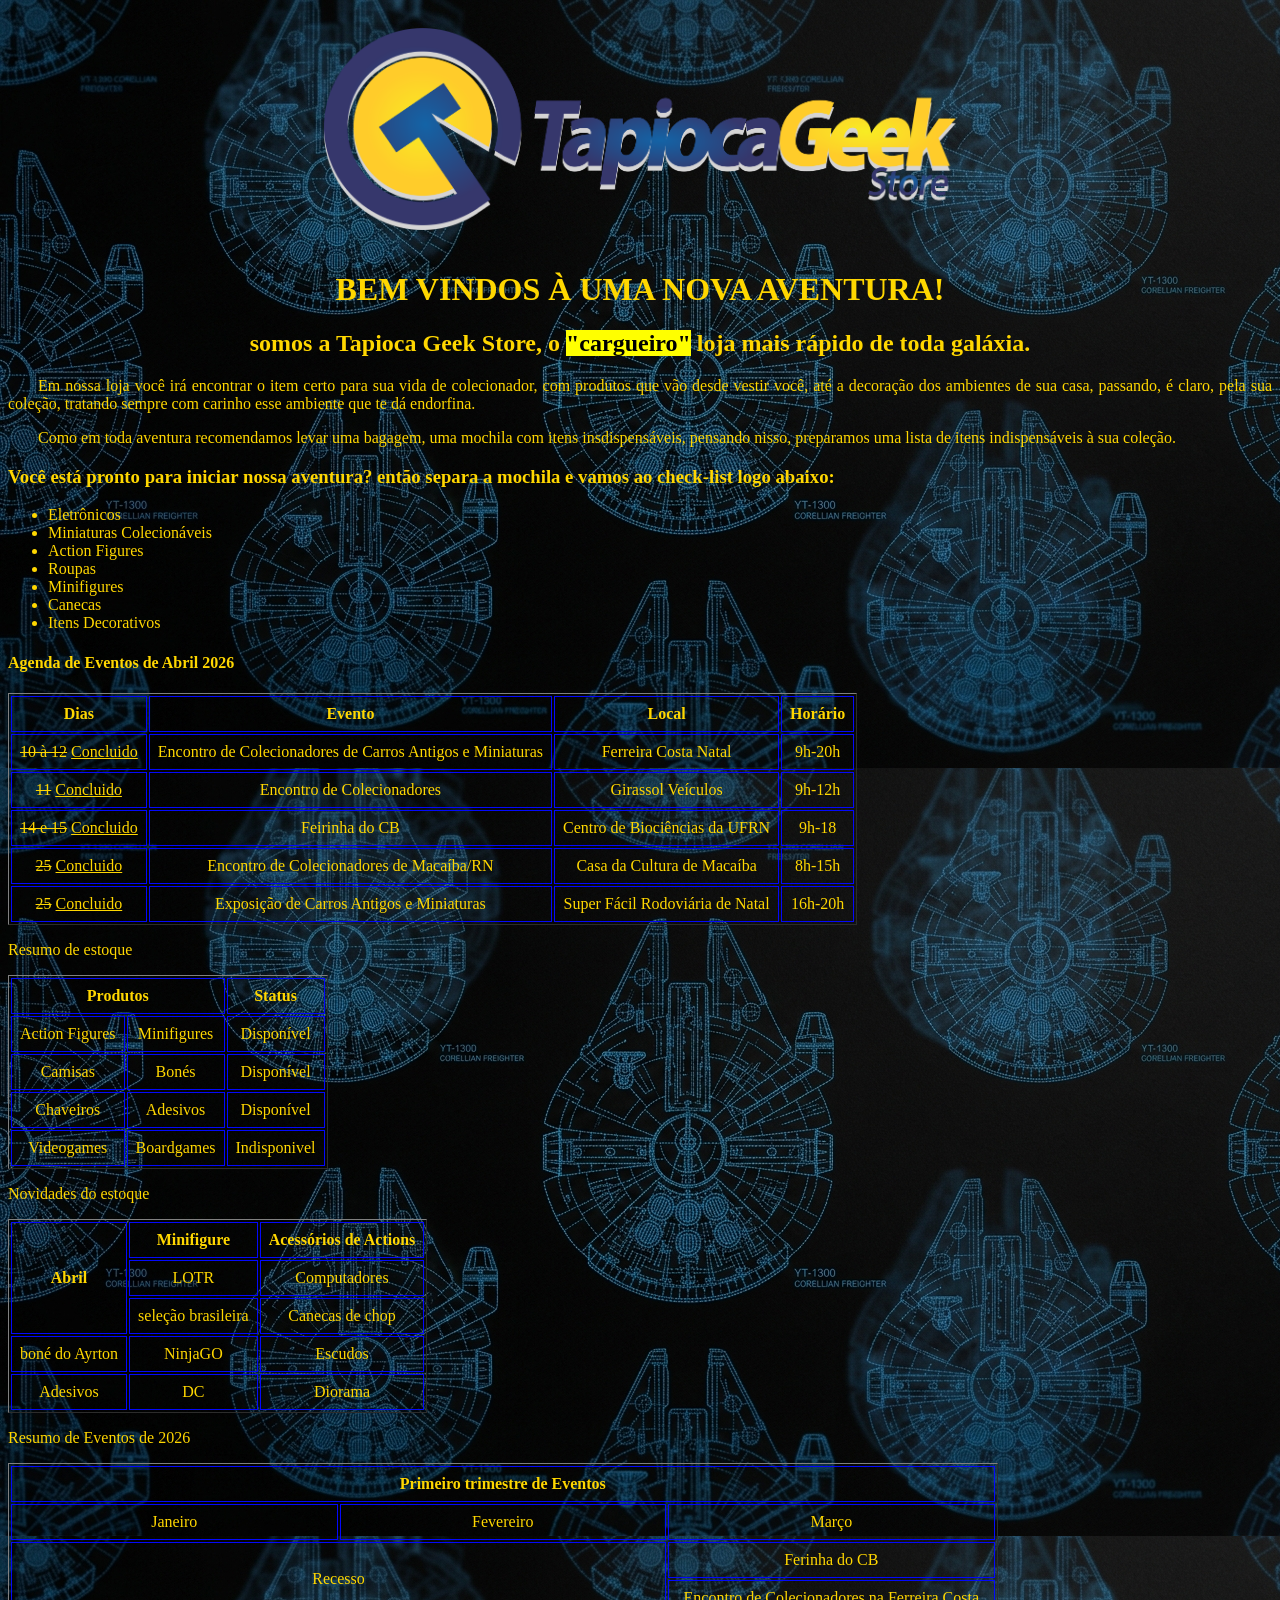
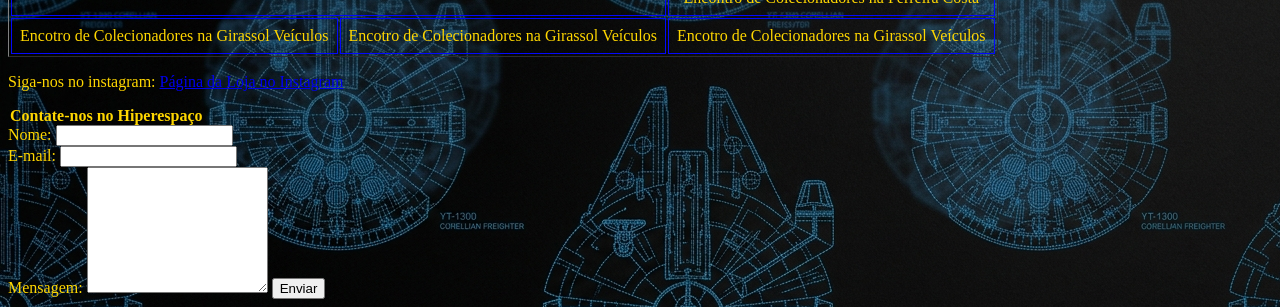
==== index.html @ ec4fc9d7 "inserir formatações de texto del e ins" ====
<!DOCTYPE html>
<html lang="pt-br">
    <head>
        <title >TapiocaGeekStore</title>
        <meta charset="utf-8" />
        <link rel="icon" type="image/png" href="img/logotgs.png">

        <style>
            .container-topo {
              display: flex;
              justify-content: center; /* Centraliza horizontalmente */
              padding: 20px 0; /* Espaçamento no topo */
            }
            .container-topo img {
              max-width: 50%; /* Garante responsividade */
              height: auto;
            }

            
          </style>
                
    </head>

    <body style="background-image: url('img/backgroundmillenium.png'); color: gold;">
        <style>
            .texto-destaque {
                color: gold;
            }
        </style>
       
       <div class="container-topo">
        <img src="img/logotapiocageekstore.png" alt="Logo da Página">
      </div>
        <h1 style="text-align: center;">
                    BEM VINDOS À UMA NOVA AVENTURA!
        </h1>
        <strong>
        <h2 style="text-align: center;">
            somos a Tapioca Geek Store, o <mark>"cargueiro"</mark> loja mais rápido de toda galáxia.
        </h2>
        </strong>
        
            <P style="text-align: justify; text-indent: 30px;"> 
                Em nossa loja você irá encontrar o item certo para sua vida de colecionador, 
            com produtos que vão desde vestir você, até a decoração dos ambientes de sua casa,
            passando, é claro, pela sua coleção, tratando sempre com carinho esse ambiente que 
            te dá endorfina.
            </P>
            <p style="text-align: justify; text-indent: 30px;"> 
                Como em toda aventura recomendamos levar uma bagagem, uma mochila com itens insdispensáveis, 
                pensando nisso, preparamos uma lista de itens indispensáveis à sua coleção.  
            </p>

            
                <h3>Você está pronto para iniciar nossa aventura? então separa a mochila e vamos ao check-list
            logo abaixo: 
            </h3>
            
            <ul>
                <li>Eletrônicos</li>
                <li>Miniaturas Colecionáveis</li>
                <li>Action Figures</li>
                <li>Roupas</li>
                <li>Minifigures</li>
                <li>Canecas</li>
                <li>Itens Decorativos</li>
            </ul>

            <style>
              
                th, td {
                    text-align: center; /* Centralização horizontal */
                    vertical-align: middle; /* Centralização vertical (padrão) */
                    border: 1px solid rgb(4, 8, 252);
                    padding: 8px;
                }
            </style>

        
            <h4><strong>Agenda de Eventos de Abril 2026</strong></h4>
        
        <table border="1">
            <tr>
                <th>Dias</th>
                <th>Evento</th>
                <th>Local</th>
                <th>Horário</th>
            </tr>
                <tr>
                    <td><del>10 à 12</del> <ins>Concluido</ins> </td>
                    <td>Encontro de Colecionadores de Carros Antigos e Miniaturas</td>
                    <td>Ferreira Costa Natal</td>
                    <td>9h-20h</td>
                </tr>
                <tr>
                    <td><del>11</del> <ins>Concluido</ins> </td>
                    <td>Encontro de Colecionadores</td>
                    <td>Girassol Veículos</td>
                    <td>9h-12h</td>
                </tr>
                <tr>
                    <td><del>14 e 15</del> <ins>Concluido</ins></td>
                    <td>Feirinha do CB</td>
                    <td>Centro de Biociências da UFRN</td>
                    <td>9h-18</td>
                </tr>
                <tr>
                    <td><del>25</del> <ins>Concluido</ins> </td>
                    <td>Encontro de Colecionadores de Macaíba/RN</td>
                    <td>Casa da Cultura de Macaíba</td>
                    <td>8h-15h</td>
                </tr>
                <tr>
                    <td><del>25</del> <ins>Concluido</ins> </td>
                    <td>Exposição de Carros Antigos e Miniaturas</td>
                    <td>Super Fácil Rodoviária de Natal</td>
                    <td>16h-20h</td>
                </tr>
        </table>
        <p>
            Resumo de estoque
        </p>

        <table border="1">
            <tr>
                <th colspan="2">Produtos</th>
                <th>Status</th>
            </tr>
                <tr>
                    <td>Action Figures</td>
                    <td>Minifigures</td>
                    <td>Disponível</td>    
                </tr>
                <tr>
                    <td>Camisas</td>
                    <td>Bonés</td>
                    <td>Disponível</td>
                </tr>
                <tr>
                    <td>Chaveiros</td>
                    <td>Adesivos</td>
                    <td>Disponível</td>
                </tr>
                <tr>
                    <td>Videogames</td>
                    <td>Boardgames</td>
                    <td>Indisponivel</td>
                </tr>    
            
        </table>

        <p>Novidades do estoque</p>
        <table border="1">
            <tr>
                <th rowspan="3">Abril</th>
                <th>Minifigure</th>
                <th>Acessórios de Actions</th>
            </tr>
            <tr>
                <td>LOTR</td>
                <td>Computadores</td>
            </tr>
            <tr>
                <td>seleção brasileira</td>
                <td>Canecas de chop</td>
            </tr>
            <tr>
                <td>boné do Ayrton</td>
                <td>NinjaGO</td>
                <td>Escudos</td>
            </tr>
            <tr>
                <td>Adesivos</td>
                <td>DC</td>
                <td>Diorama</td>
            </tr>
        </table>
        <p>Resumo de Eventos de 2026</p>
        <table border="1">
            <tr>
                <th colspan="3">Primeiro trimestre de Eventos</th>
            </tr>
            <tr>
                <td>Janeiro</td>
                <td>Fevereiro</td>
                <td>Março</td>
            </tr>
            <tr>
                <td rowspan="2" ; colspan="2">Recesso</td>
                <td>Ferinha do CB</td>
            </tr>
            <tr>
                <td>Encontro de Colecionadores na Ferreira Costa</td>
            </tr>
            <tr>
                <td>Encotro de Colecionadores na Girassol Veículos</td>
                <td>Encotro de Colecionadores na Girassol Veículos</td>
                <td>Encotro de Colecionadores na Girassol Veículos</td>
            </tr>
            
        </table>
    
        <p>
            Siga-nos no instagram:
            <a href="https://www.instagram.com/tapiocageekstore/" target="_blank">Página da Loja no Instagram</a>
        </p>
        <form action="/enviar" method="post">
            <fildset>
                <legend><b>Contate-nos no Hiperespaço</b></legend>
                
                <div class="form-group">
                    <label for="nome">Nome:</label>
                    <input type="text" id="nome" name="nome" required>
                </div>
                
                <div class="form-group">
                    <label for="email">E-mail:</label>
                    <input type="email" id="email" name="email" required>
                </div>

                <div class="form-group">
                    <label for="mensagem">Mensagem:</label>
                    <textarea id="mensagem" name="mensagem" rows="8" required></textarea>
                    <button type="submit">Enviar</button>
                </div>
            </fildset>
        </form>
             

    </body>
</html>
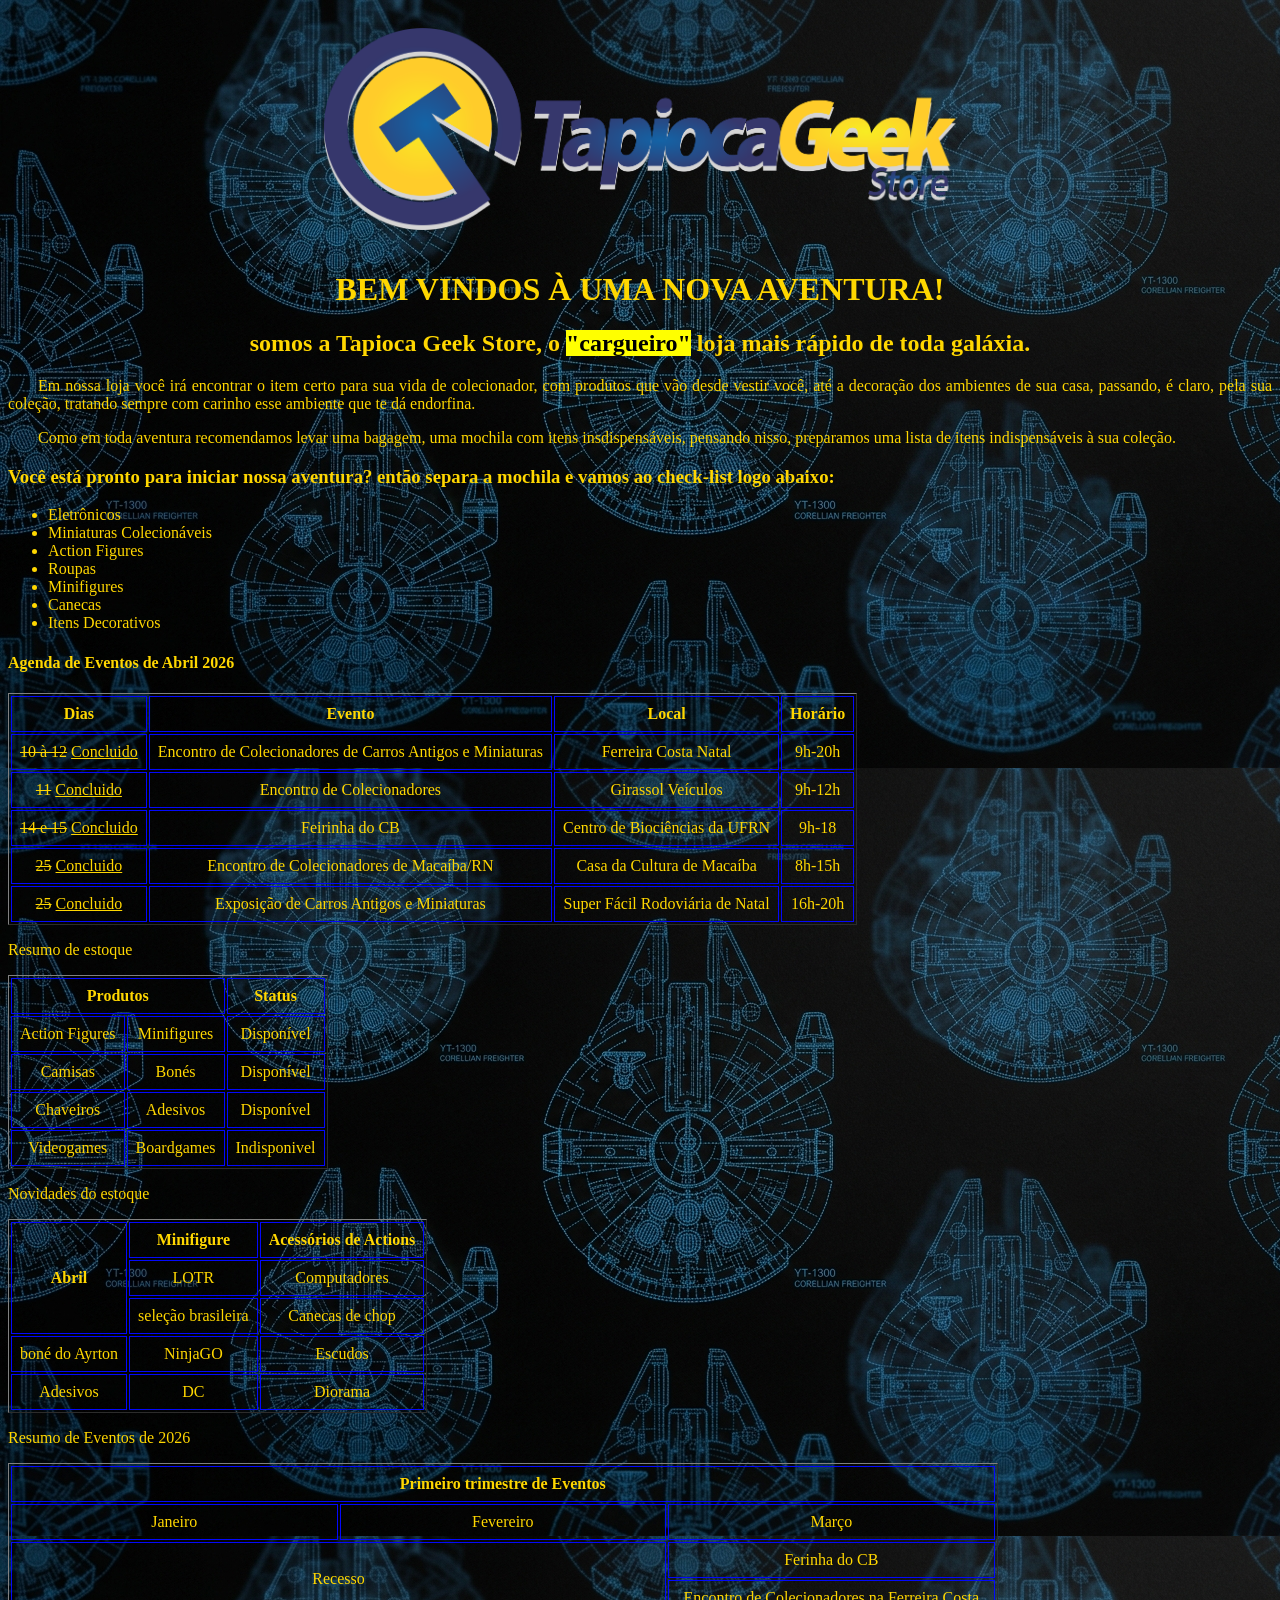
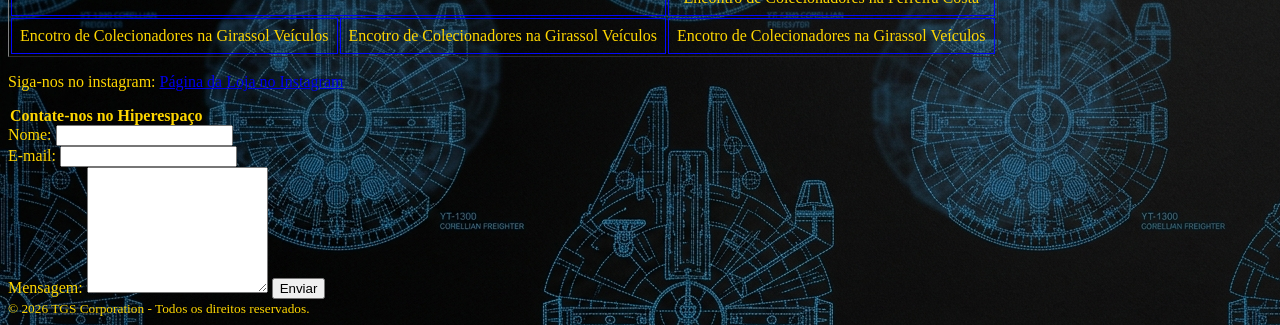
==== commit a9c6f63e: "alterações no fildset, mas não funcionou" ====
--- a/index.html
+++ b/index.html
@@ -204,28 +204,34 @@
             Siga-nos no instagram:
             <a href="https://www.instagram.com/tapiocageekstore/" target="_blank">Página da Loja no Instagram</a>
         </p>
-        <form action="/enviar" method="post">
-            <fildset>
+        
+        <fildset>
+                
+          <form action="/enviar" method="post">
                 <legend><b>Contate-nos no Hiperespaço</b></legend>
+                    <div class="form-group">
+                        <label for="nome">Nome:</label>
+                        <input type="text" id="nome" name="nome" required>
+                    </div>
+                    
+                    <div class="form-group">
+                        <label for="email">E-mail:</label>
+                        <input type="email" id="email" name="email" required>
+                    </div>
+
+                    <div class="form-group">
+                        <label for="mensagem">Mensagem:</label>
+                        <textarea id="mensagem" name="mensagem" rows="8" required></textarea>
+                        <button type="submit">Enviar</button>
+                    </div>
                 
-                <div class="form-group">
-                    <label for="nome">Nome:</label>
-                    <input type="text" id="nome" name="nome" required>
-                </div>
-                
-                <div class="form-group">
-                    <label for="email">E-mail:</label>
-                    <input type="email" id="email" name="email" required>
-                </div>
-
-                <div class="form-group">
-                    <label for="mensagem">Mensagem:</label>
-                    <textarea id="mensagem" name="mensagem" rows="8" required></textarea>
-                    <button type="submit">Enviar</button>
-                </div>
-            </fildset>
-        </form>
-             
+            </form>
+        </fildset>
+            <div>
+                <footer>
+                    <small>&copy; 2026 TGS Corporation - Todos os direitos reservados.</small>
+                </footer> 
+            </div>     
 
     </body>
 </html>
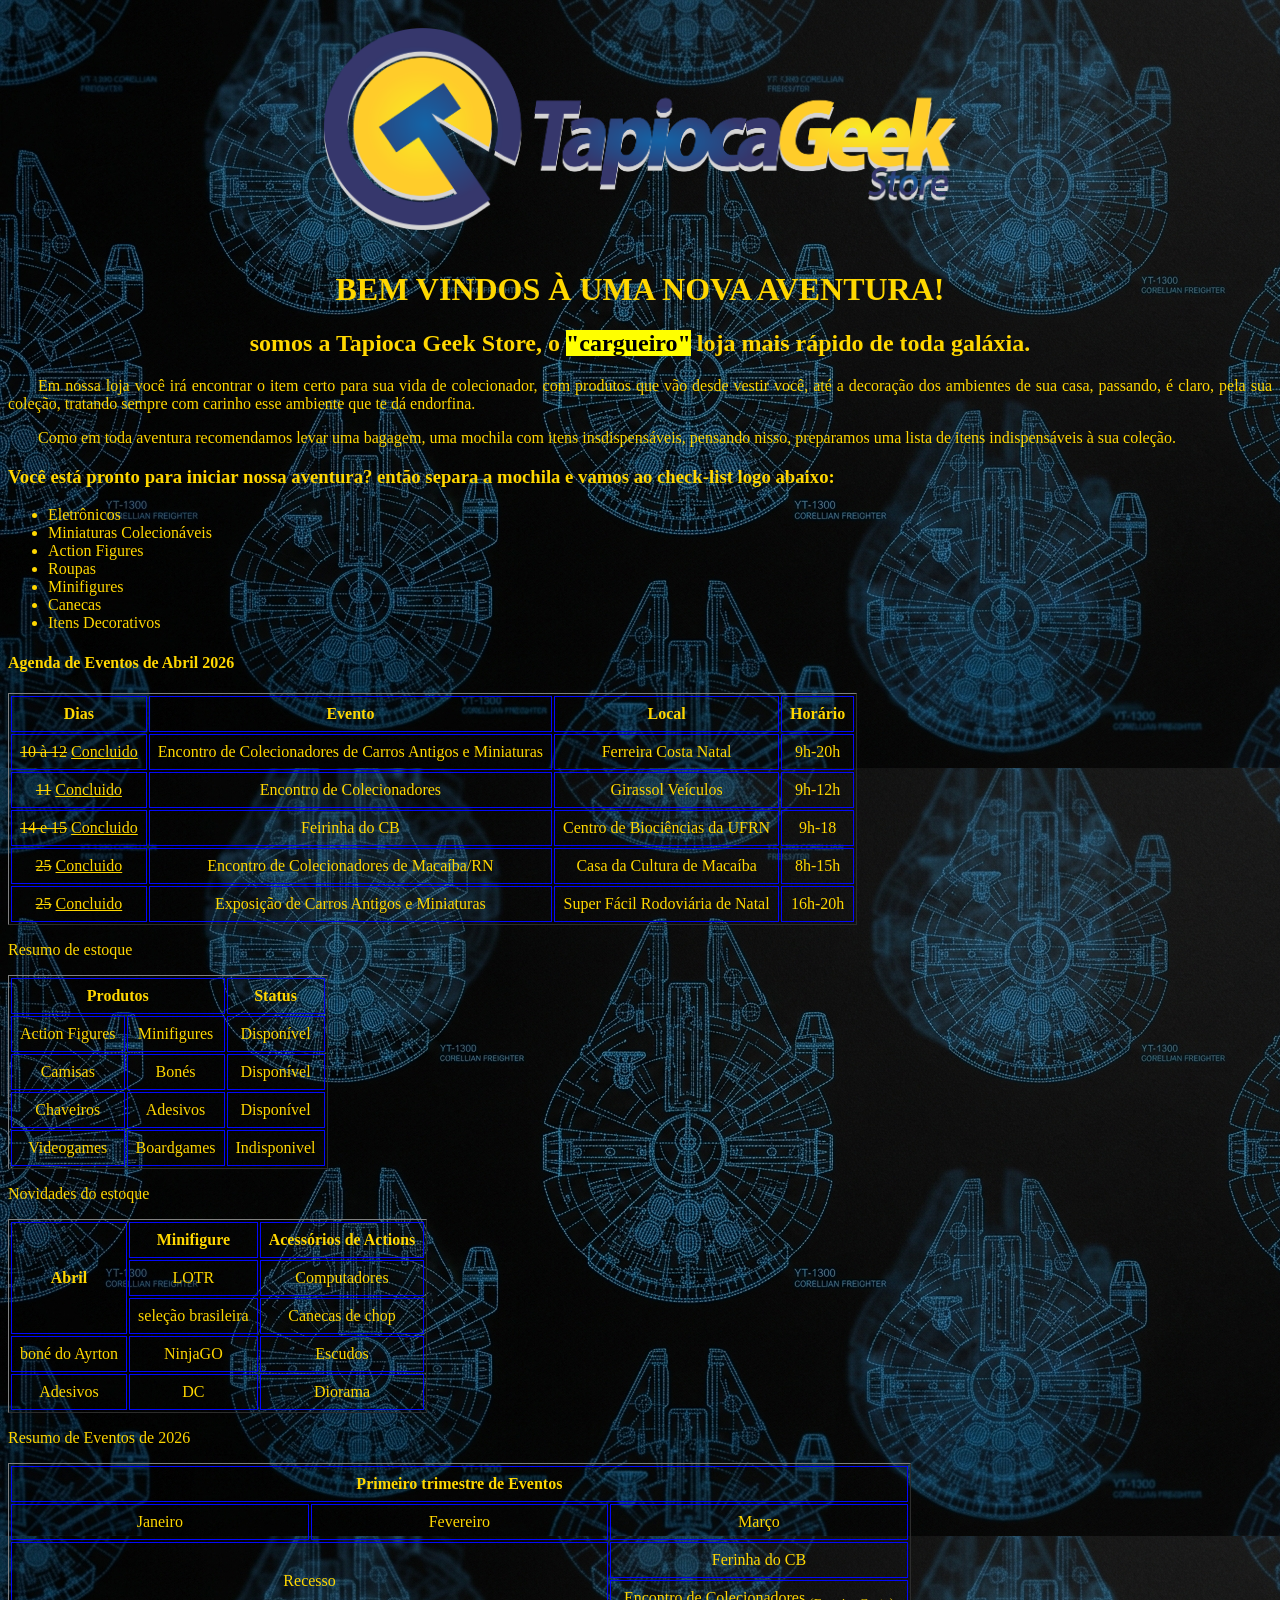
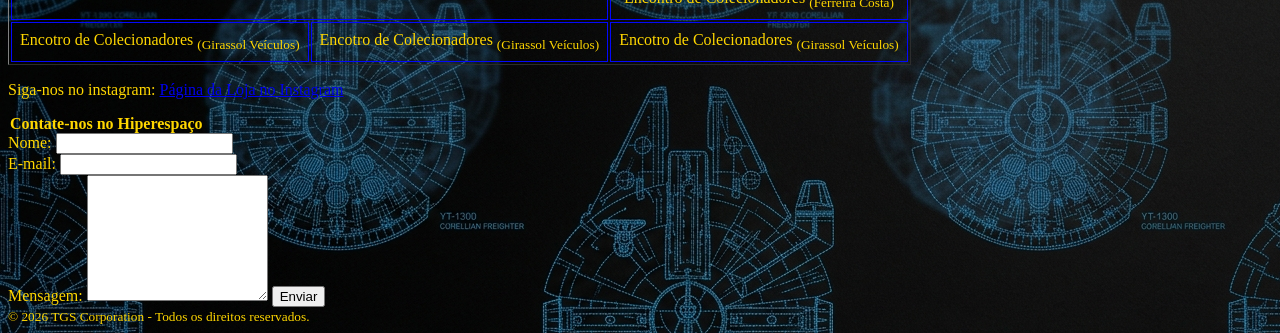
==== commit 54d1a43e: "alteraçõe solicitadas da aula 15/5" ====
--- a/index.html
+++ b/index.html
@@ -190,12 +190,12 @@
                 <td>Ferinha do CB</td>
             </tr>
             <tr>
-                <td>Encontro de Colecionadores na Ferreira Costa</td>
-            </tr>
-            <tr>
-                <td>Encotro de Colecionadores na Girassol Veículos</td>
-                <td>Encotro de Colecionadores na Girassol Veículos</td>
-                <td>Encotro de Colecionadores na Girassol Veículos</td>
+                <td>Encontro de Colecionadores <sub> (Ferreira Costa)</sub></td>
+            </tr>
+            <tr>
+                <td>Encotro de Colecionadores <sub> (Girassol Veículos)</sub></td>
+                <td>Encotro de Colecionadores <sub> (Girassol Veículos)</sub></td>
+                <td>Encotro de Colecionadores <sub> (Girassol Veículos)</sub></td>
             </tr>
             
         </table>
@@ -206,25 +206,24 @@
         </p>
         
         <fildset>
-                
-          <form action="/enviar" method="post">
-                <legend><b>Contate-nos no Hiperespaço</b></legend>
-                    <div class="form-group">
-                        <label for="nome">Nome:</label>
-                        <input type="text" id="nome" name="nome" required>
-                    </div>
+            <legend><b>Contate-nos no Hiperespaço</b></legend>     
+            <form>
+                <div class="form-group">
+                    <label for="nome">Nome:</label>
+                    <input type="text" id="nome" name="nome" required>
+                </div>
+                        
+                <div class="form-group">
+                    <label for="email">E-mail:</label>
+                    <input type="email" id="email" name="email">
+                </div>
+
+                <div class="form-group">
+                    <label for="mensagem">Mensagem:</label>
+                    <textarea id="mensagem" name="mensagem" rows="8" required></textarea>
+                    <button type="submit">Enviar</button>
+                </div>
                     
-                    <div class="form-group">
-                        <label for="email">E-mail:</label>
-                        <input type="email" id="email" name="email" required>
-                    </div>
-
-                    <div class="form-group">
-                        <label for="mensagem">Mensagem:</label>
-                        <textarea id="mensagem" name="mensagem" rows="8" required></textarea>
-                        <button type="submit">Enviar</button>
-                    </div>
-                
             </form>
         </fildset>
             <div>
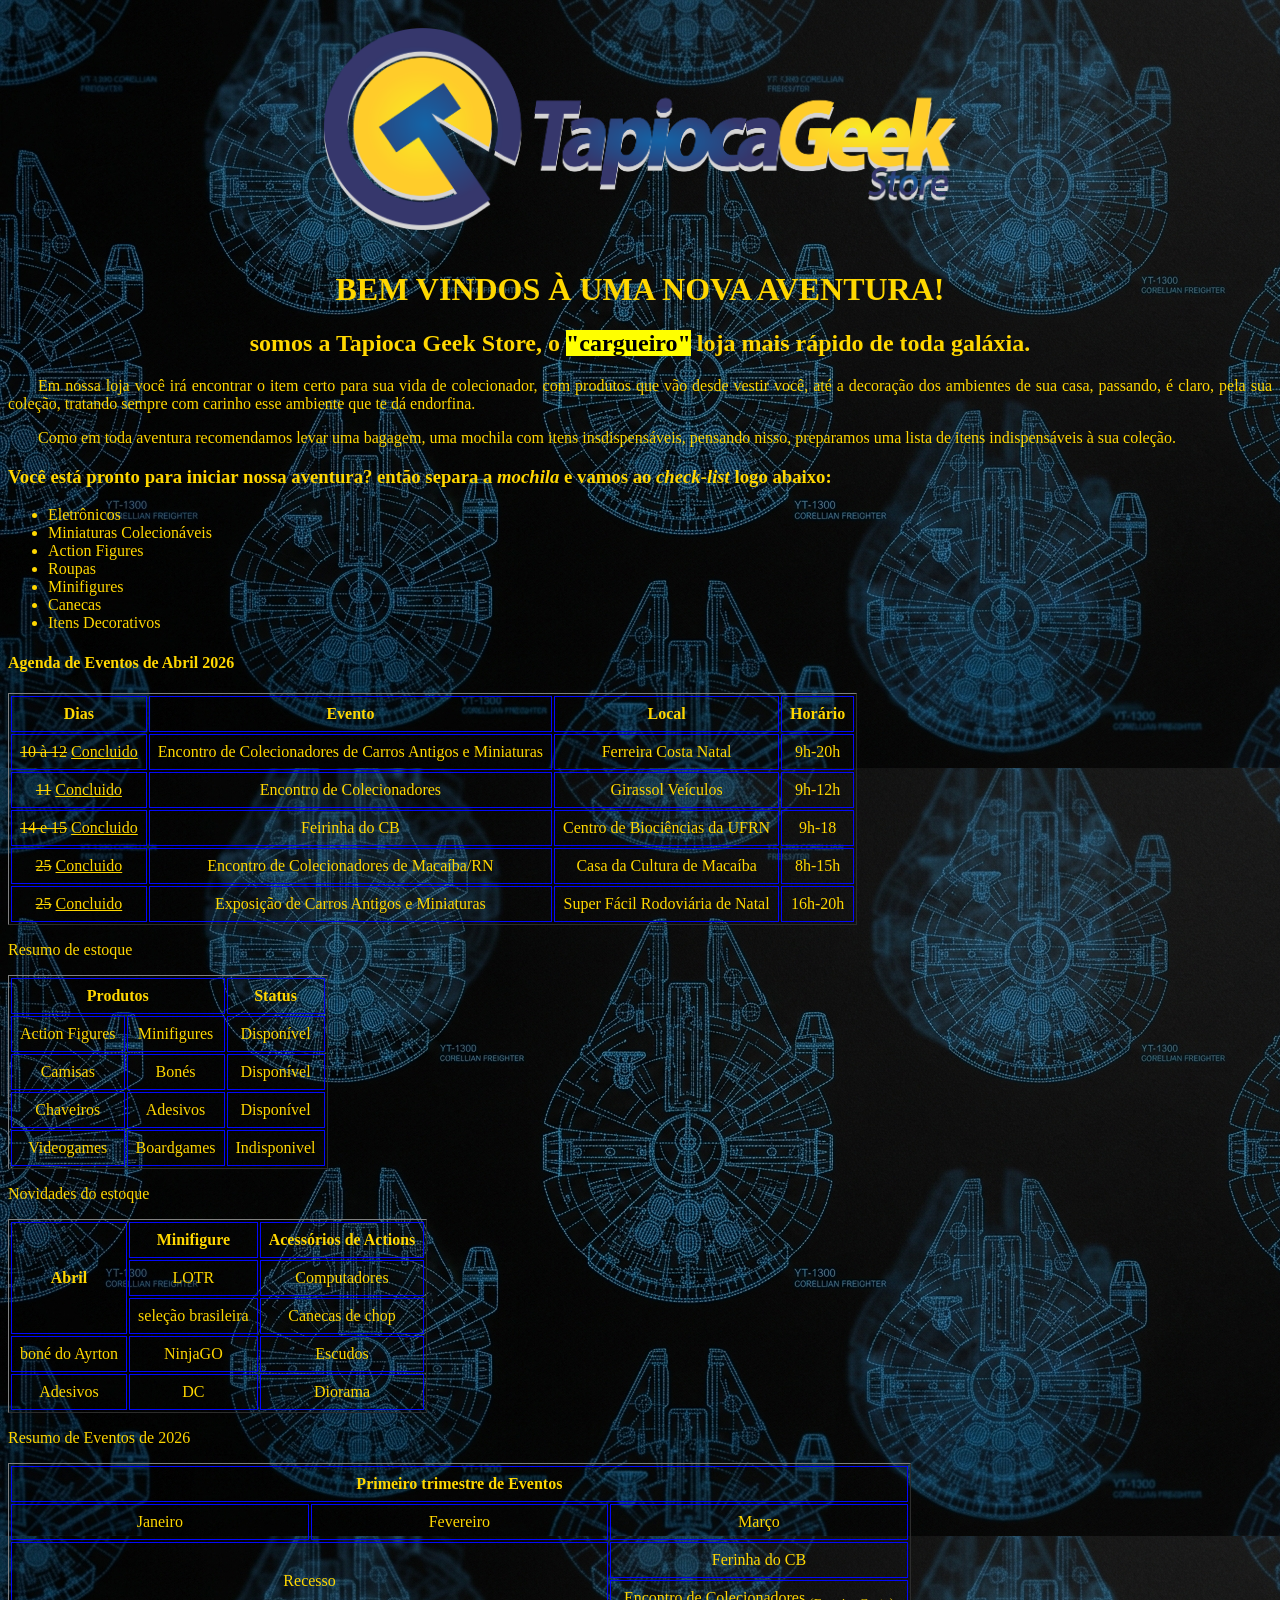
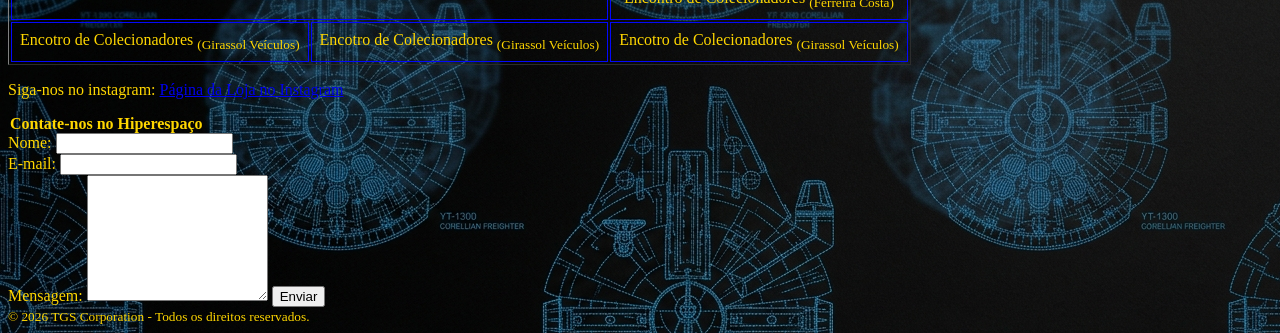
==== commit c4ad3fb8: "atualização das alterações da ula do dia 15/5" ====
--- a/index.html
+++ b/index.html
@@ -52,7 +52,7 @@
             </p>
 
             
-                <h3>Você está pronto para iniciar nossa aventura? então separa a mochila e vamos ao check-list
+                <h3>Você está pronto para iniciar nossa aventura? então separa a <i>mochila</i> e vamos ao <em>check-list</em>
             logo abaixo: 
             </h3>
             
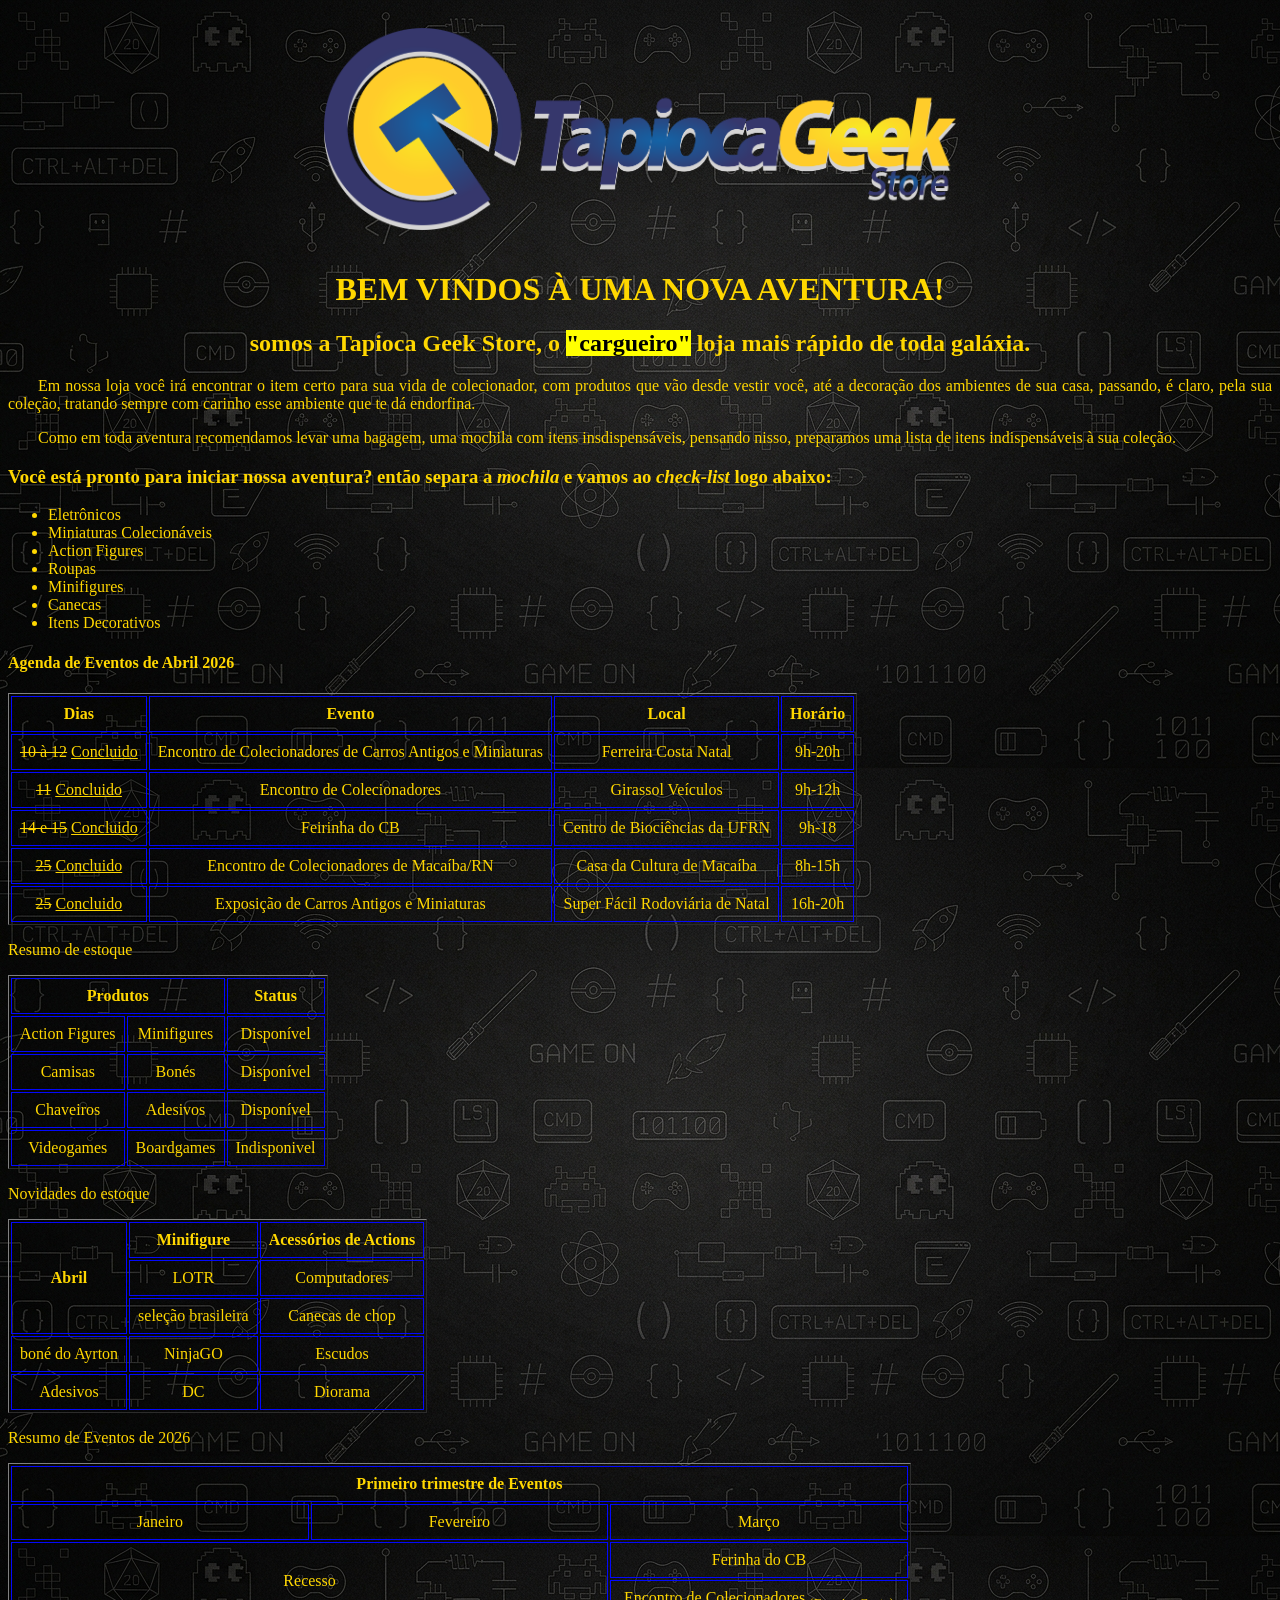
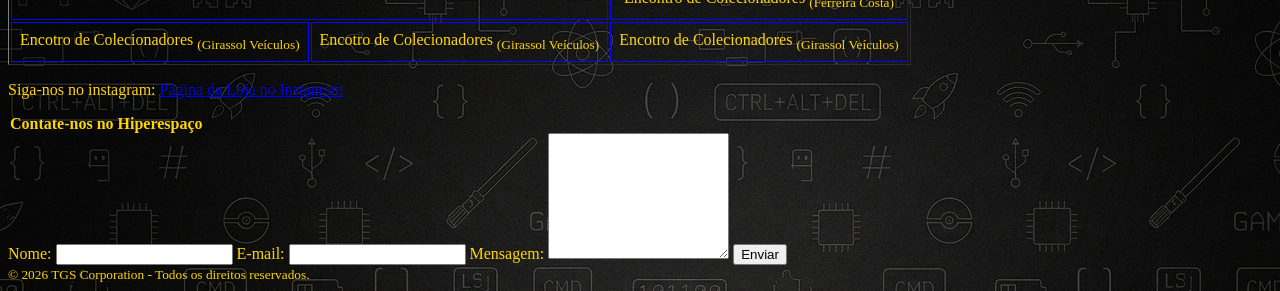
==== commit a5514348: "alterações nas imagens e bordas" ====
--- a/index.html
+++ b/index.html
@@ -21,7 +21,7 @@
                 
     </head>
 
-    <body style="background-image: url('img/backgroundmillenium.png'); color: gold;">
+    <body style="background-image: url('img/backgroundblack.png'); color: gold;">
         <style>
             .texto-destaque {
                 color: gold;
@@ -206,24 +206,21 @@
         </p>
         
         <fildset>
-            <legend><b>Contate-nos no Hiperespaço</b></legend>     
-            <form>
-                <div class="form-group">
+            <legend><strong>Contate-nos no Hiperespaço</strong></legend>     
+            <form action="#" method="POST">
+                
                     <label for="nome">Nome:</label>
                     <input type="text" id="nome" name="nome" required>
-                </div>
-                        
-                <div class="form-group">
+                                     
+                
                     <label for="email">E-mail:</label>
-                    <input type="email" id="email" name="email">
-                </div>
-
-                <div class="form-group">
+                    <input type="email" id="email" name="email" required>
+                
+                
                     <label for="mensagem">Mensagem:</label>
                     <textarea id="mensagem" name="mensagem" rows="8" required></textarea>
-                    <button type="submit">Enviar</button>
-                </div>
                     
+                    <button type="submit">Enviar</button>          
             </form>
         </fildset>
             <div>
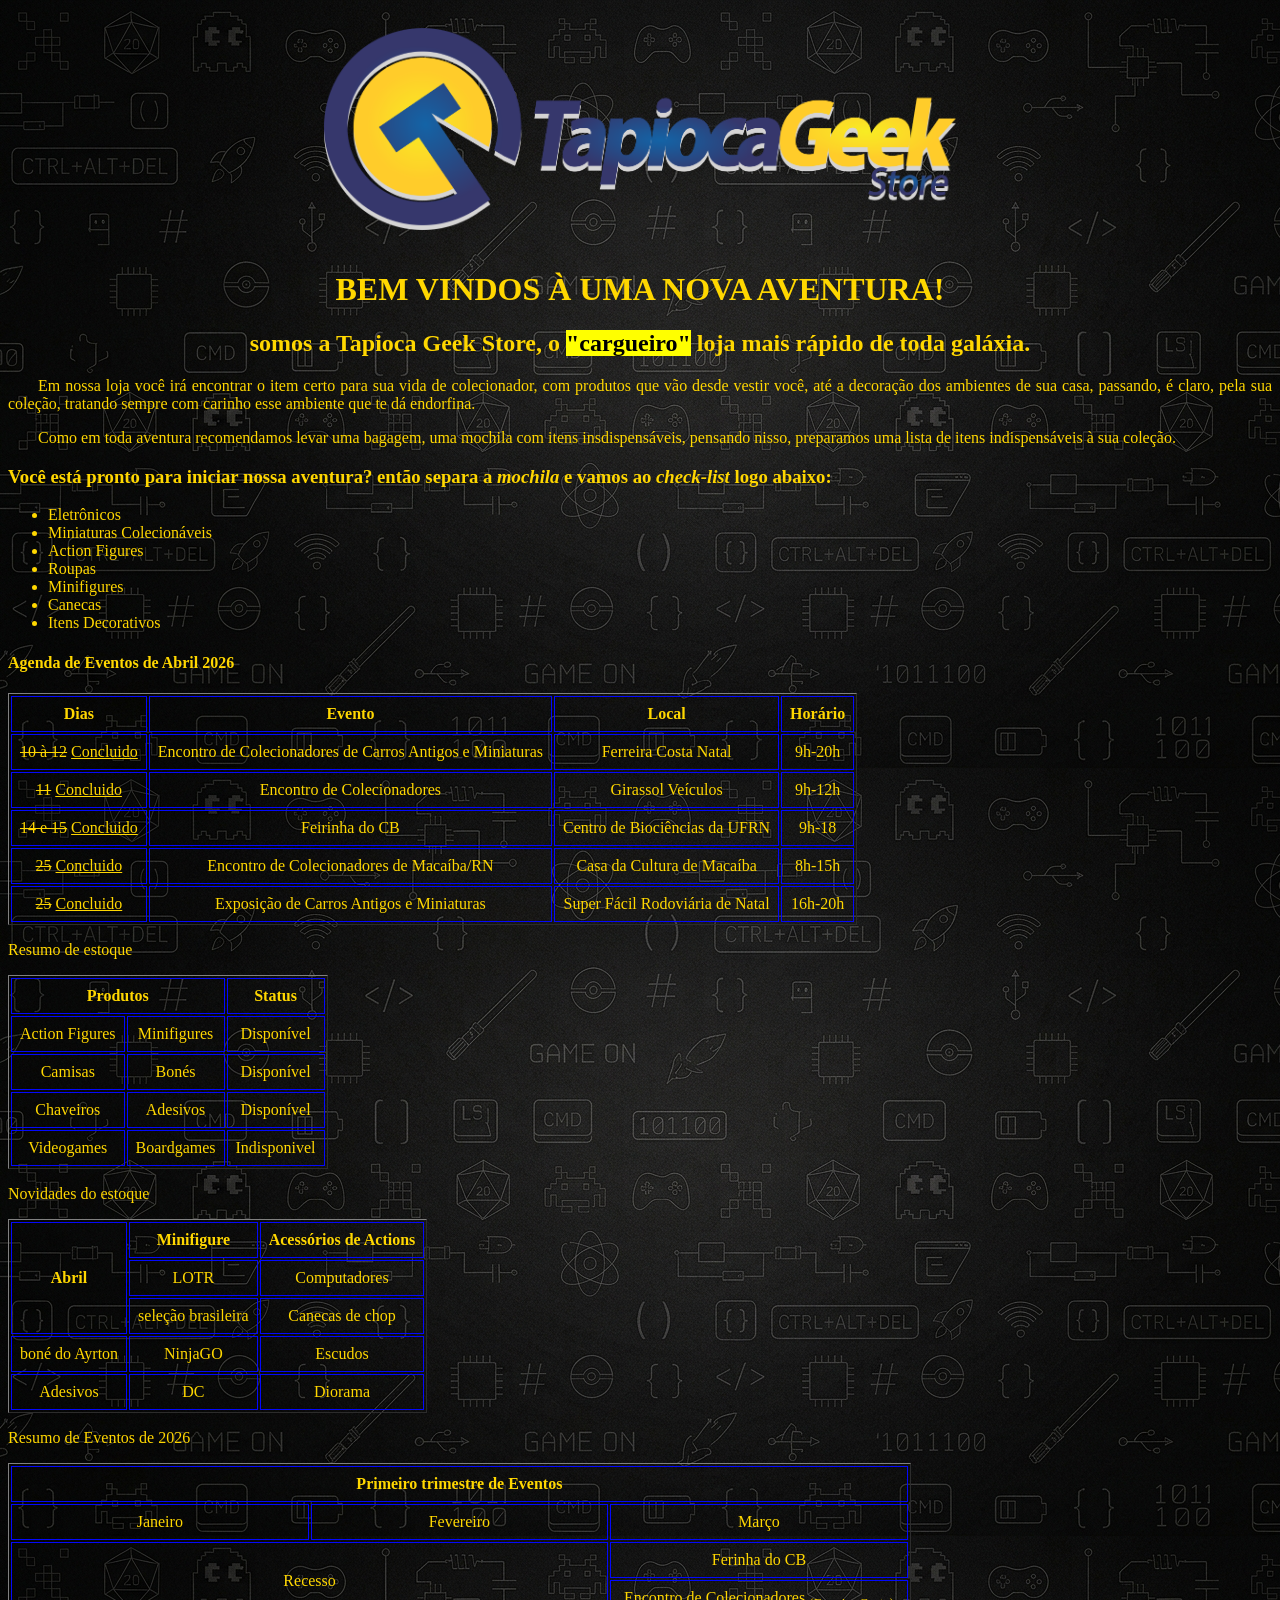
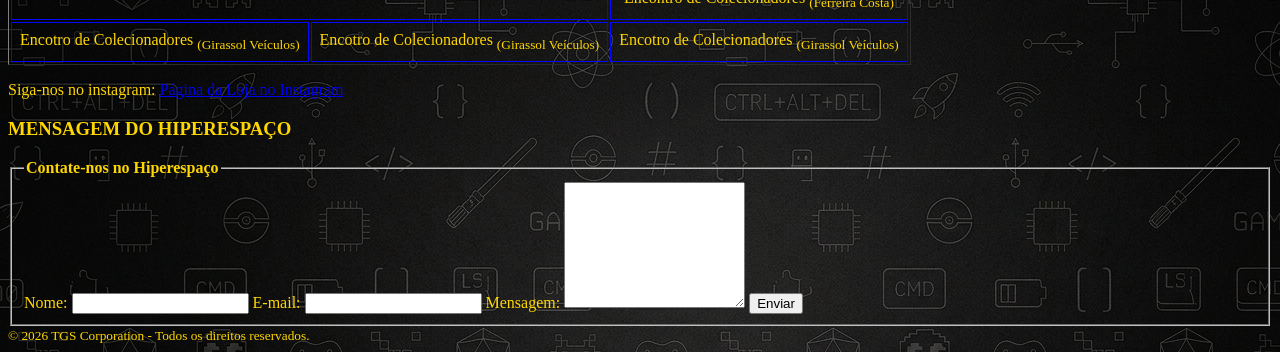
==== commit 1c91cd67: "tentando resolver problema" ====
--- a/index.html
+++ b/index.html
@@ -205,24 +205,30 @@
             <a href="https://www.instagram.com/tapiocageekstore/" target="_blank">Página da Loja no Instagram</a>
         </p>
         
-        <fildset>
-            <legend><strong>Contate-nos no Hiperespaço</strong></legend>     
-            <form action="#" method="POST">
-                
-                    <label for="nome">Nome:</label>
-                    <input type="text" id="nome" name="nome" required>
-                                     
-                
-                    <label for="email">E-mail:</label>
-                    <input type="email" id="email" name="email" required>
-                
-                
-                    <label for="mensagem">Mensagem:</label>
-                    <textarea id="mensagem" name="mensagem" rows="8" required></textarea>
-                    
-                    <button type="submit">Enviar</button>          
-            </form>
-        </fildset>
+        <h3>MENSAGEM DO HIPERESPAÇO</h3>
+        <fieldset>
+        <legend><strong>Contate-nos no Hiperespaço</strong></legend>
+        <!-- Sobre os atributos action e method é o que separa o "desenhar o formulário" (Front-end) do "fazer o formulário funcionar 
+             e mandar dados para o servidor" (Back-end).
+             
+             O atributo action (ação, em inglês) define para onde os dados do formulário serão enviados quando o usuário clicar no botão de envio (type="submit").
+
+             O atributo method (método) define como os dados serão enviados para o endereço que definimos no action.
+             -->
+        <form action="#" method="POST">
+            <label for="nome">Nome:</label>
+            <input type="text" id="nome" name="nome" required>
+
+            <label for="email">E-mail:</label>
+            <input type="email" id="email" name="email" required>
+
+            <label for="mensagem">Mensagem:</label>
+            <textarea id="mensagem" name="mensagem" rows="8" required></textarea>
+
+            <button type="submit">Enviar</button>
+        </form>
+    </fieldset>
+
             <div>
                 <footer>
                     <small>&copy; 2026 TGS Corporation - Todos os direitos reservados.</small>
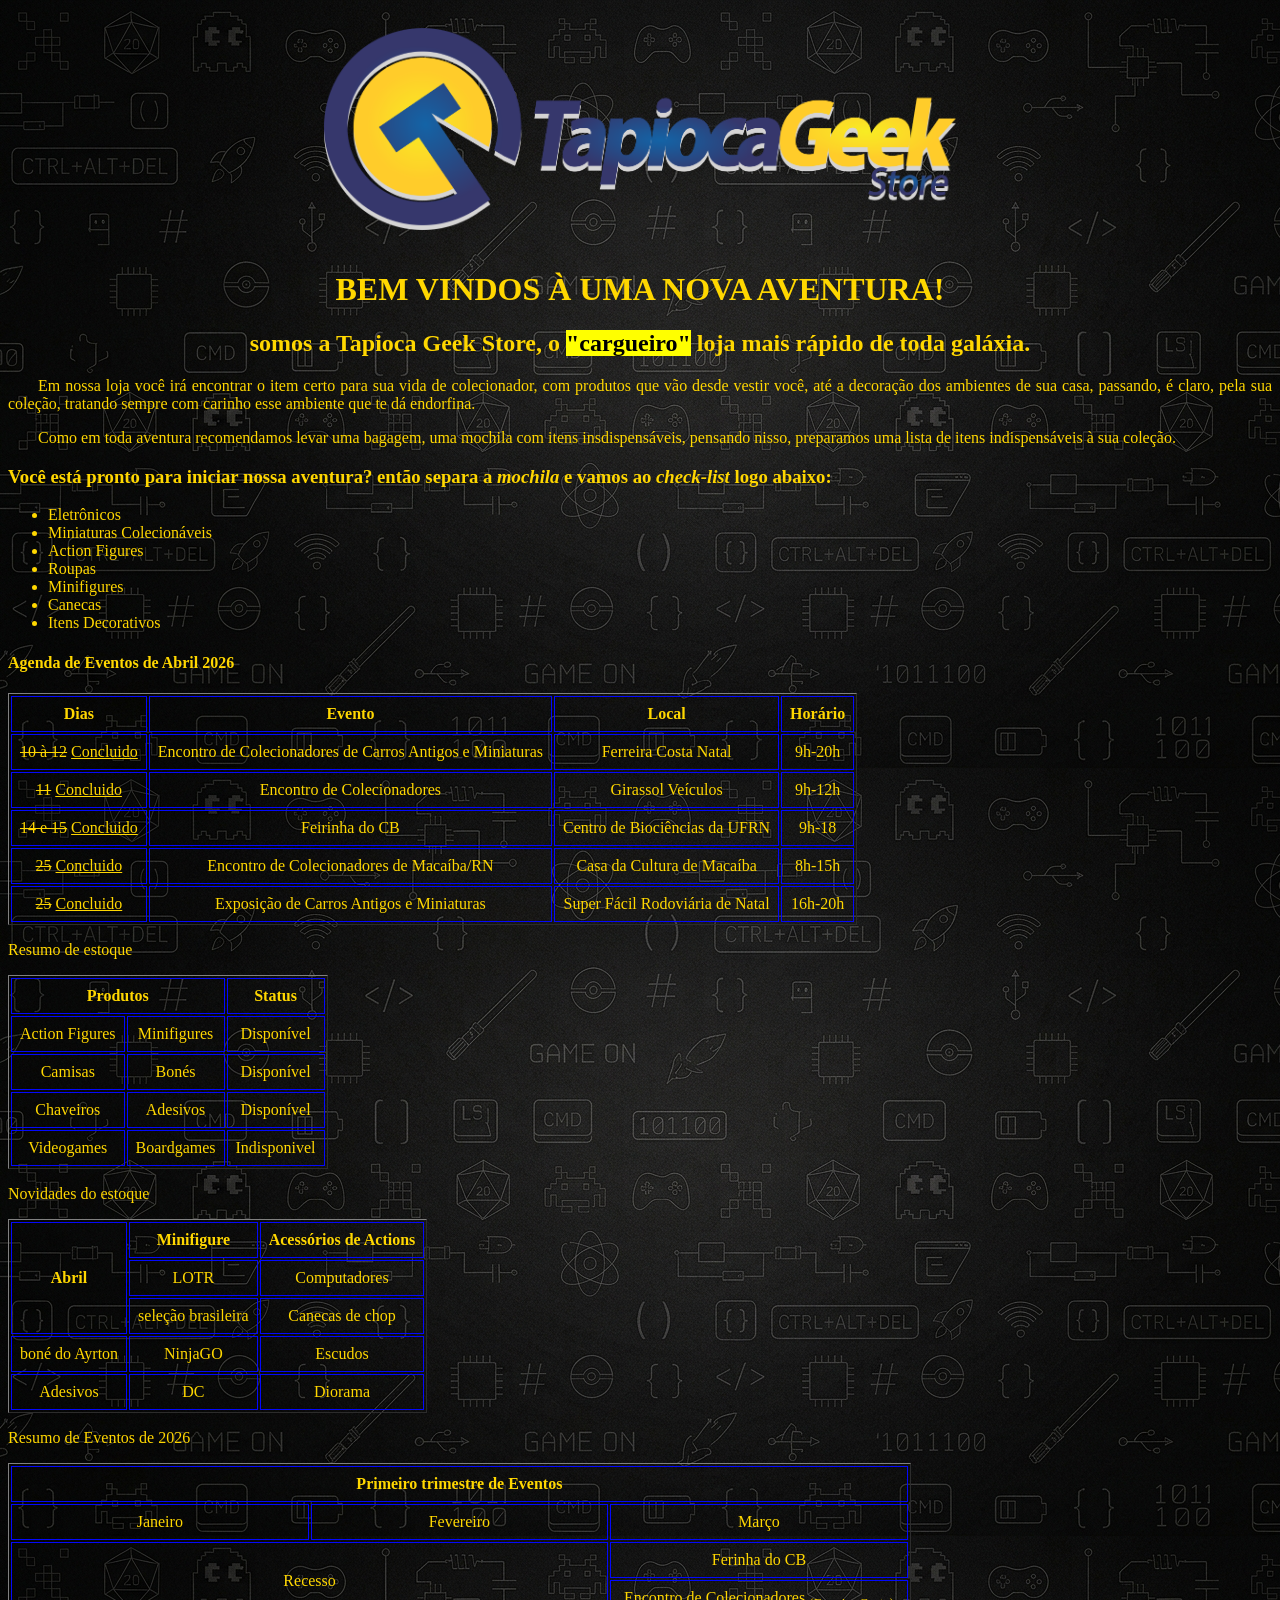
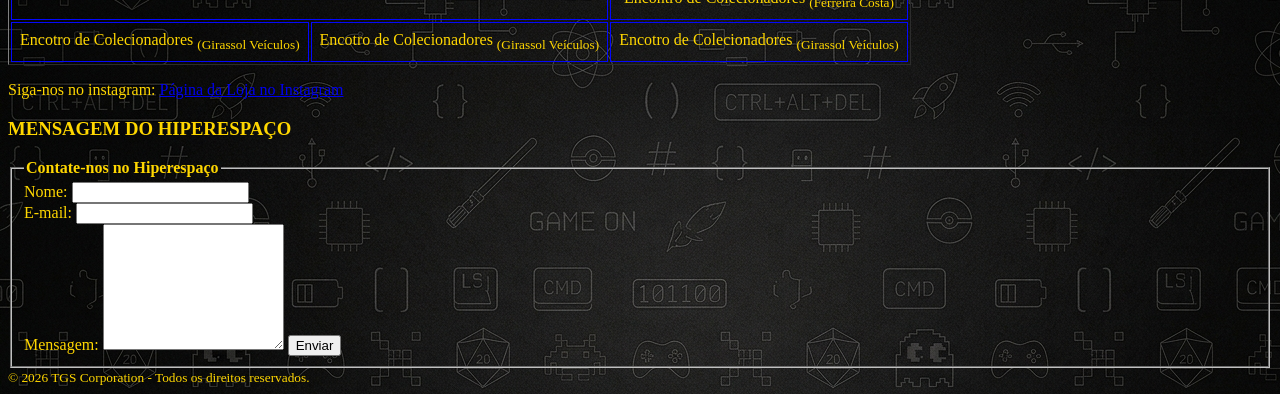
==== commit 12e3efbf: "corrigindo" ====
--- a/index.html
+++ b/index.html
@@ -208,24 +208,24 @@
         <h3>MENSAGEM DO HIPERESPAÇO</h3>
         <fieldset>
         <legend><strong>Contate-nos no Hiperespaço</strong></legend>
-        <!-- Sobre os atributos action e method é o que separa o "desenhar o formulário" (Front-end) do "fazer o formulário funcionar 
-             e mandar dados para o servidor" (Back-end).
-             
-             O atributo action (ação, em inglês) define para onde os dados do formulário serão enviados quando o usuário clicar no botão de envio (type="submit").
-
-             O atributo method (método) define como os dados serão enviados para o endereço que definimos no action.
-             -->
+        
         <form action="#" method="POST">
-            <label for="nome">Nome:</label>
-            <input type="text" id="nome" name="nome" required>
-
-            <label for="email">E-mail:</label>
-            <input type="email" id="email" name="email" required>
-
-            <label for="mensagem">Mensagem:</label>
-            <textarea id="mensagem" name="mensagem" rows="8" required></textarea>
-
-            <button type="submit">Enviar</button>
+            <div>
+                <label for="nome">Nome:</label>
+                <input type="text" id="nome" name="nome" required>
+            </div>
+
+            <div>
+                <label for="email">E-mail:</label>
+                <input type="email" id="email" name="email" required>
+            </div>
+
+            <div>
+                <label for="mensagem">Mensagem:</label>
+                <textarea id="mensagem" name="mensagem" rows="8" required></textarea>
+            
+                <button type="submit">Enviar</button>
+            </div>
         </form>
     </fieldset>
 
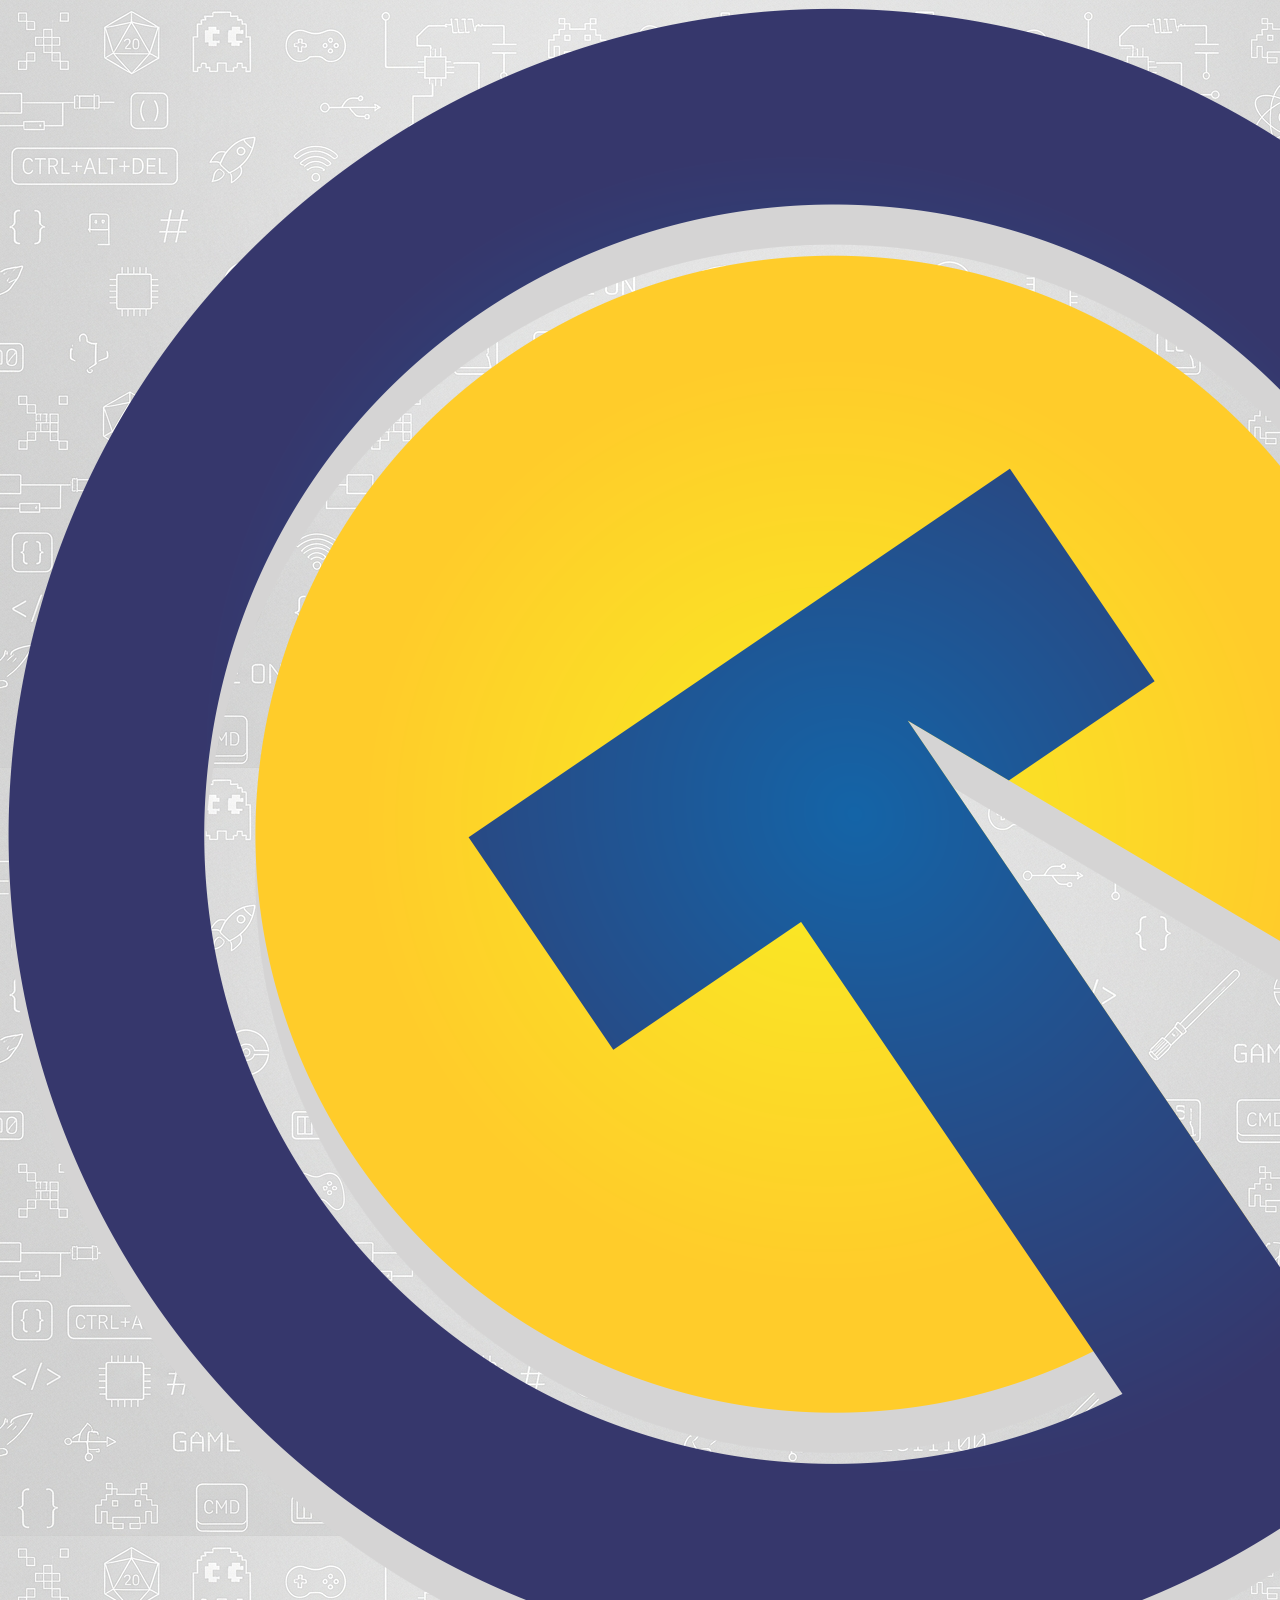
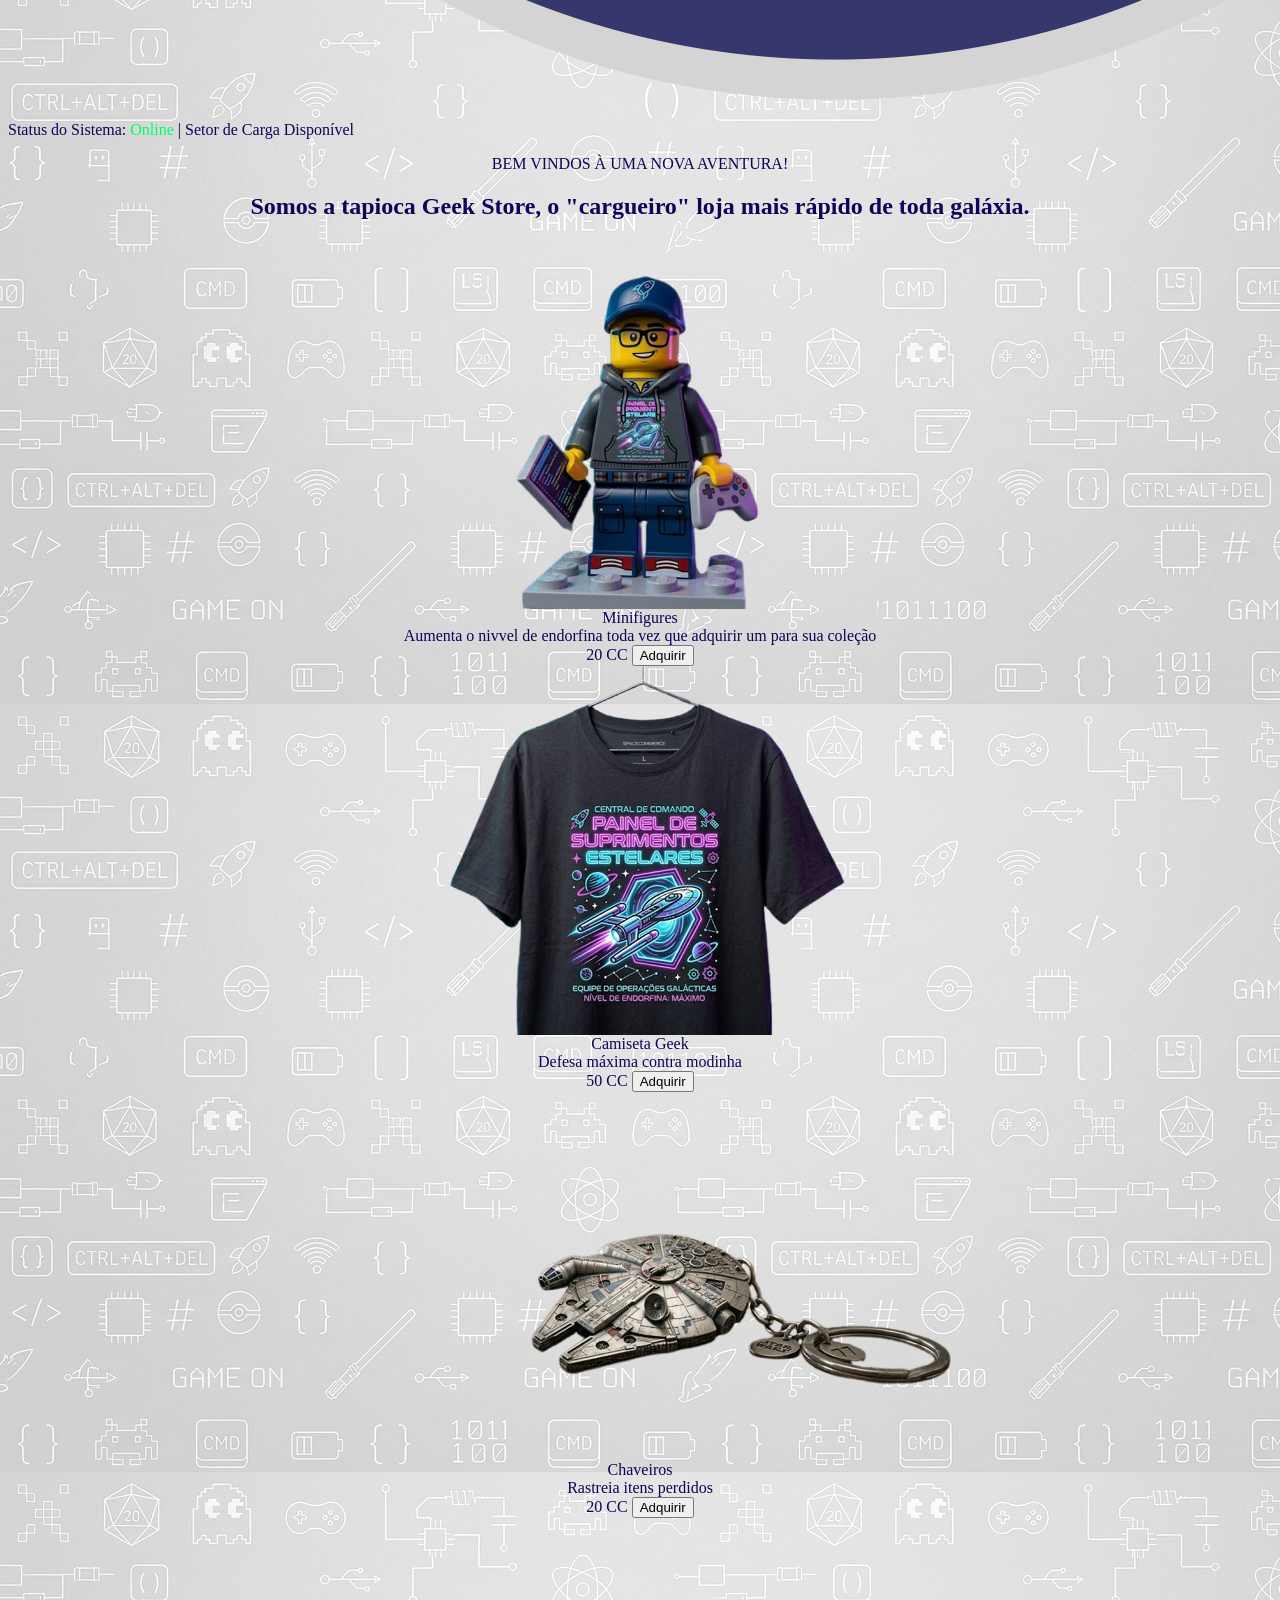
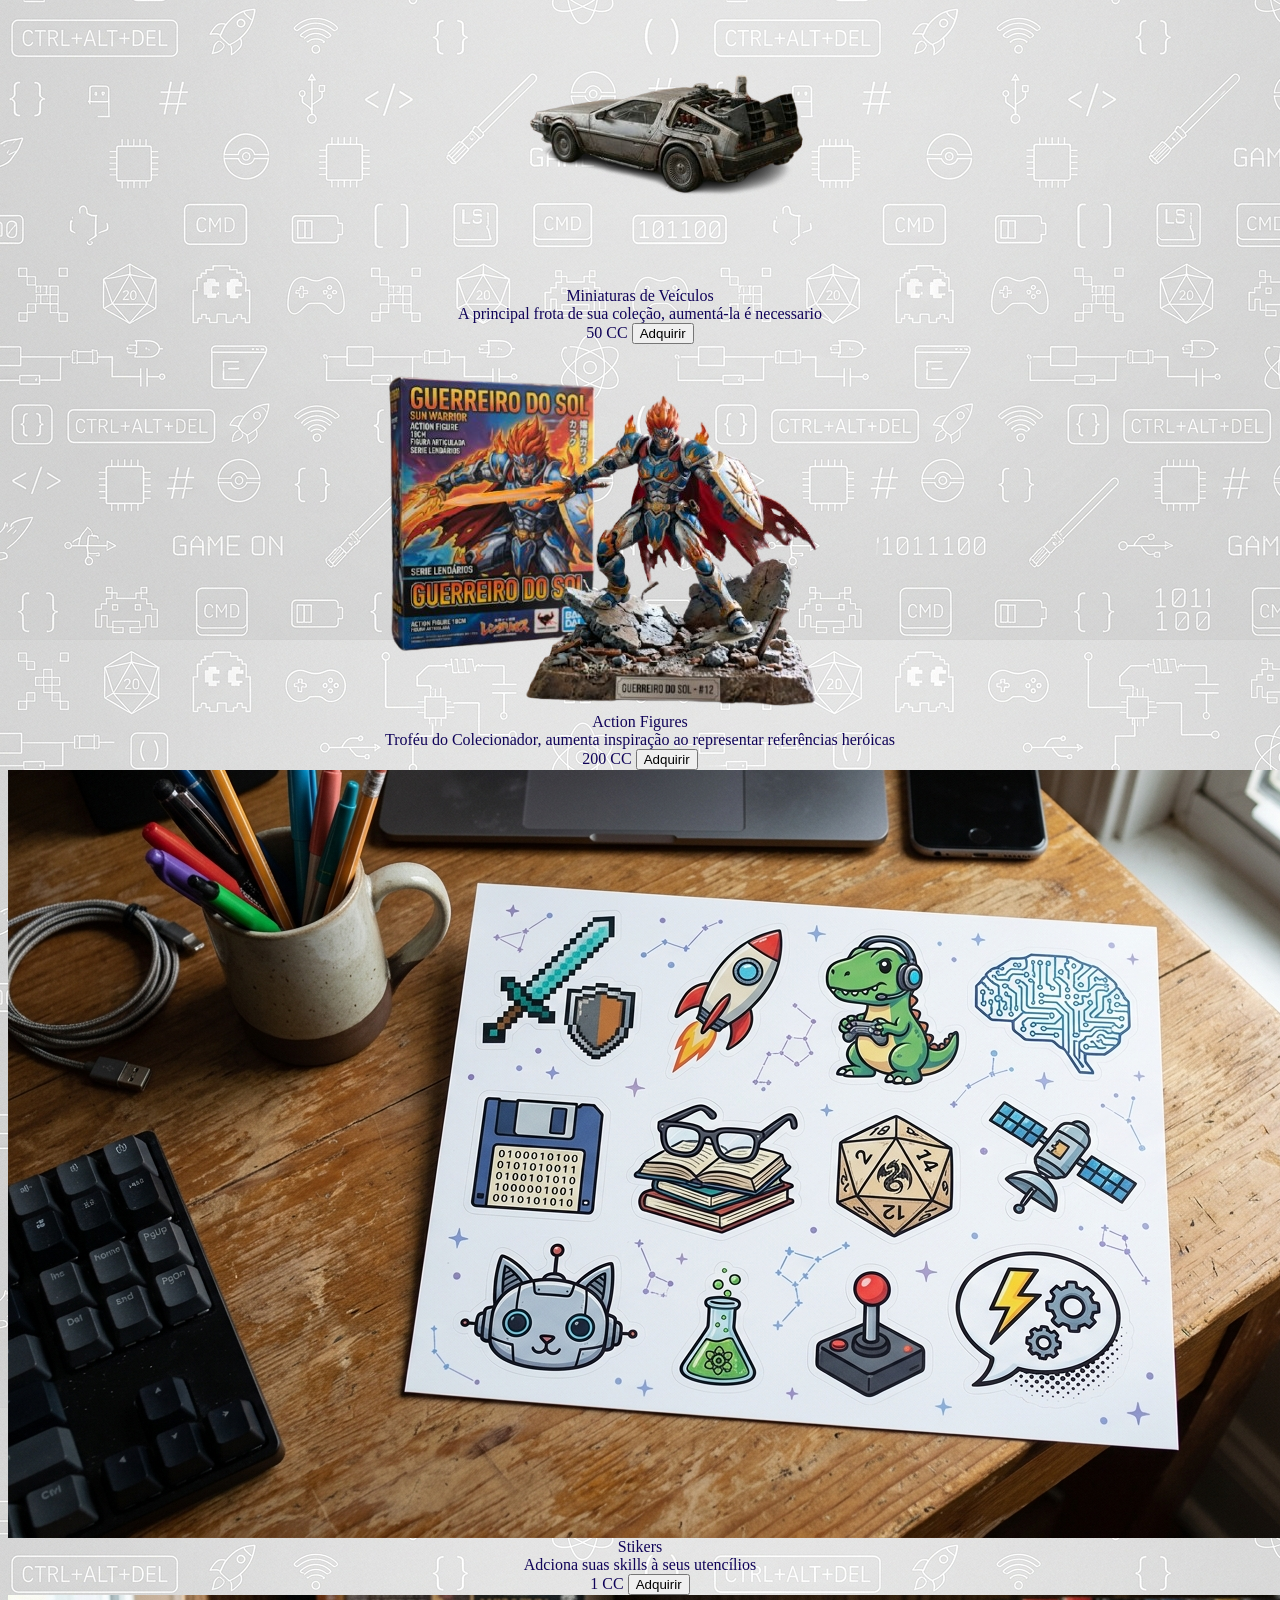
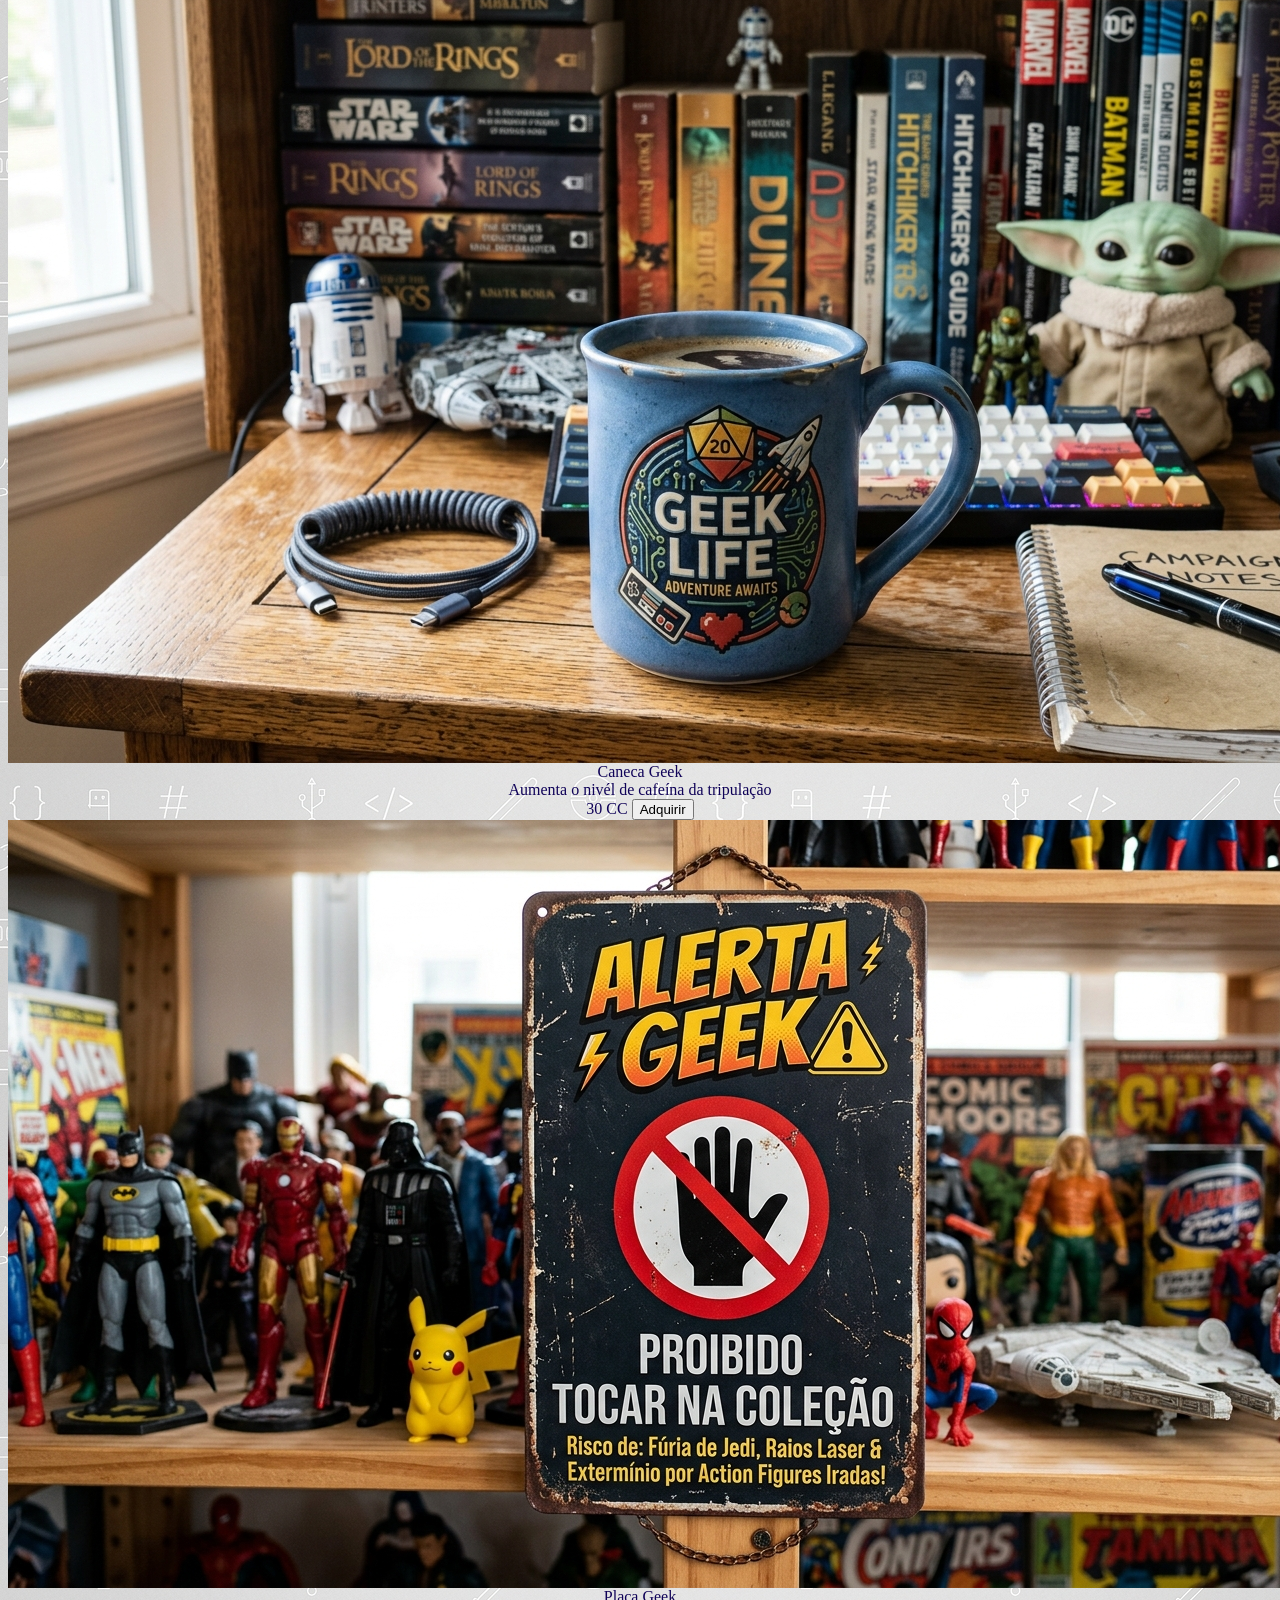
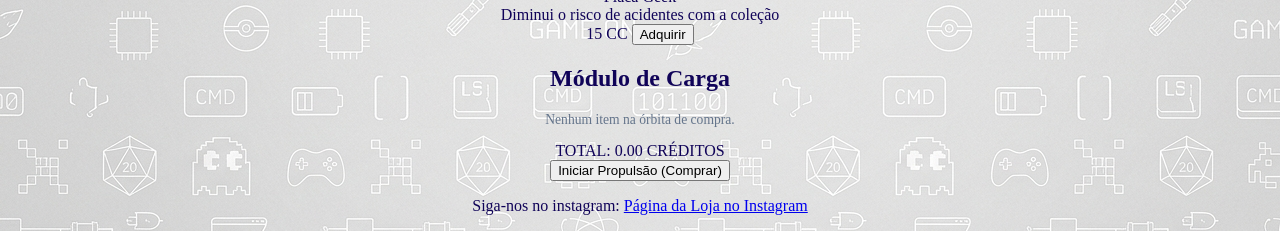
==== commit cde1c7f1: "copiando index da pasta site para pasta externa" ====
--- a/index.html
+++ b/index.html
@@ -1,239 +1,141 @@
-<!DOCTYPE html>
 <html lang="pt-br">
     <head>
-        <title >TapiocaGeekStore</title>
+        <title>TapiocaGeekStore</title>
         <meta charset="utf-8" />
         <link rel="icon" type="image/png" href="img/logotgs.png">
-
-        <style>
-            .container-topo {
-              display: flex;
-              justify-content: center; /* Centraliza horizontalmente */
-              padding: 20px 0; /* Espaçamento no topo */
-            }
-            .container-topo img {
-              max-width: 50%; /* Garante responsividade */
-              height: auto;
-            }
-
-            
-          </style>
+        <link rel="stylesheet" href="../tapiocageekstore.github.io/CSS/style.css">
+<!-- <link rel="script" href="../Site/javascript/script.js">-->
                 
     </head>
+    <header>
+        <div class="topo">
+            <h1><img src="img/logotapiocageekstore.png" alt="Logo SpaceCommerce" class="logo-loja"></h1>
+            <p>Status do Sistema: <span style="color: #00ff66;">Online</span> | Setor de Carga Disponível</p>
+        </div>  
+    
+    </header>
 
-    <body style="background-image: url('img/backgroundblack.png'); color: gold;">
-        <style>
-            .texto-destaque {
-                color: gold;
-            }
-        </style>
+    <body style="background-image: url('img/backgroudclean.png'); color: rgb(16, 3, 88);">
+        <div
        
-       <div class="container-topo">
-        <img src="img/logotapiocageekstore.png" alt="Logo da Página">
-      </div>
+       
         <h1 style="text-align: center;">
-                    BEM VINDOS À UMA NOVA AVENTURA!
+            BEM VINDOS À UMA NOVA AVENTURA!
         </h1>
-        <strong>
         <h2 style="text-align: center;">
-            somos a Tapioca Geek Store, o <mark>"cargueiro"</mark> loja mais rápido de toda galáxia.
+            Somos a tapioca Geek Store, o "cargueiro" loja mais rápido de toda galáxia.
         </h2>
-        </strong>
+        <div class="container">
         
-            <P style="text-align: justify; text-indent: 30px;"> 
-                Em nossa loja você irá encontrar o item certo para sua vida de colecionador, 
-            com produtos que vão desde vestir você, até a decoração dos ambientes de sua casa,
-            passando, é claro, pela sua coleção, tratando sempre com carinho esse ambiente que 
-            te dá endorfina.
-            </P>
-            <p style="text-align: justify; text-indent: 30px;"> 
-                Como em toda aventura recomendamos levar uma bagagem, uma mochila com itens insdispensáveis, 
-                pensando nisso, preparamos uma lista de itens indispensáveis à sua coleção.  
-            </p>
+            <main class="vitrine" id="vitrine-produtos">
+                </main>
+    
+            <aside class="sidebar">
+                <h2>Módulo de Carga</h2>
+                <div class="carrinho-itens" id="carrinho-lista">
+                    <p style="color: #64748b; font-size: 0.85rem; text-align: center; margin-top: 20px;">Nenhum item na órbita de compra.</p>
+                </div>
+                <div class="total-section">
+                    <span>TOTAL:</span>
+                    <span id="total-preco">0.00 CRÉDITOS</span>
+                </div>
+                <button class="btn-checkout" onclick="finalizarMissao()">Iniciar Propulsão (Comprar)</button>
+            </aside>
+    
+        </div>
+        <script>
+        // Dados dos produtos simulando um banco de dados cósmico
+                    const produtos = [
+                        { id: 1, nome: "Minifigures", desc: "Aumenta o nivvel de endorfina toda vez que adquirir um para sua coleção", preco: 20, imagem: "img/minifiguregeek.png" },
+                        { id: 2, nome: "Camiseta Geek", desc: "Defesa máxima contra modinha", preco: 50, imagem:"img/imgCamisa.png" },
+                        { id: 3, nome: "Chaveiros", desc: "Rastreia itens perdidos", preco: 20, imagem: "img/chaveiromlf.png" },
+                        { id: 4, nome: "Miniaturas de Veículos", desc: "A principal frota de sua coleção, aumentá-la é necessario", preco: 50, imagem: "img/miniaturaveic.png" },
+                        { id: 5, nome: "Action Figures", desc: "Troféu do Colecionador, aumenta inspiração ao representar referências heróicas", preco: 200, imagem: "img/actionfiguresite.png" },
+                        { id: 6, nome: "Stikers", desc: "Adciona suas skills à seus utencílios", preco: 1, imagem: "img/stikers.png" },
+                        { id: 7, nome: "Caneca Geek", desc: "Aumenta o nivél de cafeína da tripulação", preco: 30, imagem: "img/canecageek.png" },
+                        { id: 8, nome: "Placa Geek", desc: "Diminui o risco de acidentes com a coleção", preco: 15, imagem: "img/placageek.png" }
 
+                    ];
             
-                <h3>Você está pronto para iniciar nossa aventura? então separa a <i>mochila</i> e vamos ao <em>check-list</em>
-            logo abaixo: 
-            </h3>
+                    let carrinho = [];
             
-            <ul>
-                <li>Eletrônicos</li>
-                <li>Miniaturas Colecionáveis</li>
-                <li>Action Figures</li>
-                <li>Roupas</li>
-                <li>Minifigures</li>
-                <li>Canecas</li>
-                <li>Itens Decorativos</li>
-            </ul>
+                    // Função para renderizar os cards na tela de forma limpa
+                    function renderizarProdutos() {
+                        const vitrine = document.getElementById('vitrine-produtos');
+                        vitrine.innerHTML = '';
+            
+                        produtos.forEach(prod => {
+                            const card = document.createElement('div');
+                            card.className = 'card';
+                            card.innerHTML = `
+                                <div>
+                                    <div class="card-img">
+                                        <img src="${prod.imagem}" alt="${prod.nome}" class="img/minifigure.png">
+                                    </div>
+                                    <div class="card-title">${prod.nome}</div>
+                                    <div class="card-desc">${prod.desc}</div>
+                                </div>
+                                <div class="card-footer">
+                                    <span class="price">${prod.preco} CC</span>
+                                    <button class="btn-add" onclick="adicionarAoCarrinho(${prod.id})">Adquirir</button>
+                                </div>
+                            `;
+                            vitrine.appendChild(card);
+                        });
+                    }
+            
+                    // Função interativa para adicionar itens ao carrinho
+                    function adicionarAoCarrinho(id) {
+                        const produto = produtos.find(p => p.id === id);
+                        carrinho.push(produto);
+                        atualizarCarrinho();
+                    }
+            
+                    // Atualiza a interface do Computador de Bordo (Carrinho)
+                    function atualizarCarrinho() {
+                        const lista = document.getElementById('carrinho-lista');
+                        const totalTxt = document.getElementById('total-preco');
+                        
+                        if (carrinho.length === 0) {
+                            lista.innerHTML = `<p style="color: #64748b; font-size: 0.85rem; text-align: center; margin-top: 20px;">Nenhum item na órbita de compra.</p>`;
+                            totalTxt.innerText = "0.00 CRÉDITOS";
+                            return;
+                        }
+                        lista.innerHTML = '';
+                    let total = 0;
 
-            <style>
-              
-                th, td {
-                    text-align: center; /* Centralização horizontal */
-                    vertical-align: middle; /* Centralização vertical (padrão) */
-                    border: 1px solid rgb(4, 8, 252);
-                    padding: 8px;
+                    carrinho.forEach(item => {
+                        total += item.preco;
+                        const div = document.createElement('div');
+                        div.className = 'item-carrinho';
+                        div.innerHTML = `
+                            <span>${item.nome}</span>
+                            <span>${item.preco} CC</span>
+                        `;
+                        lista.appendChild(div);
+                    });
+
+                    totalTxt.innerText = `${total}.00 CRÉDITOS`;
                 }
-            </style>
 
-        
-            <h4><strong>Agenda de Eventos de Abril 2026</strong></h4>
-        
-        <table border="1">
-            <tr>
-                <th>Dias</th>
-                <th>Evento</th>
-                <th>Local</th>
-                <th>Horário</th>
-            </tr>
-                <tr>
-                    <td><del>10 à 12</del> <ins>Concluido</ins> </td>
-                    <td>Encontro de Colecionadores de Carros Antigos e Miniaturas</td>
-                    <td>Ferreira Costa Natal</td>
-                    <td>9h-20h</td>
-                </tr>
-                <tr>
-                    <td><del>11</del> <ins>Concluido</ins> </td>
-                    <td>Encontro de Colecionadores</td>
-                    <td>Girassol Veículos</td>
-                    <td>9h-12h</td>
-                </tr>
-                <tr>
-                    <td><del>14 e 15</del> <ins>Concluido</ins></td>
-                    <td>Feirinha do CB</td>
-                    <td>Centro de Biociências da UFRN</td>
-                    <td>9h-18</td>
-                </tr>
-                <tr>
-                    <td><del>25</del> <ins>Concluido</ins> </td>
-                    <td>Encontro de Colecionadores de Macaíba/RN</td>
-                    <td>Casa da Cultura de Macaíba</td>
-                    <td>8h-15h</td>
-                </tr>
-                <tr>
-                    <td><del>25</del> <ins>Concluido</ins> </td>
-                    <td>Exposição de Carros Antigos e Miniaturas</td>
-                    <td>Super Fácil Rodoviária de Natal</td>
-                    <td>16h-20h</td>
-                </tr>
-        </table>
-        <p>
-            Resumo de estoque
-        </p>
+                // Ação final do botão de checkout
+                function finalizarMissao() {
+                    if(carrinho.length === 0) {
+                        alert("Seu módulo de carga está vazio. Adicione suprimentos antes de decolar!");
+                        return;
+                    }
+                    alert("Missão iniciada! Seus créditos foram debitados e os produtos estão sendo teleportados para sua nave.");
+                    carrinho = [];
+                    atualizarCarrinho();
+                }
 
-        <table border="1">
-            <tr>
-                <th colspan="2">Produtos</th>
-                <th>Status</th>
-            </tr>
-                <tr>
-                    <td>Action Figures</td>
-                    <td>Minifigures</td>
-                    <td>Disponível</td>    
-                </tr>
-                <tr>
-                    <td>Camisas</td>
-                    <td>Bonés</td>
-                    <td>Disponível</td>
-                </tr>
-                <tr>
-                    <td>Chaveiros</td>
-                    <td>Adesivos</td>
-                    <td>Disponível</td>
-                </tr>
-                <tr>
-                    <td>Videogames</td>
-                    <td>Boardgames</td>
-                    <td>Indisponivel</td>
-                </tr>    
-            
-        </table>
-
-        <p>Novidades do estoque</p>
-        <table border="1">
-            <tr>
-                <th rowspan="3">Abril</th>
-                <th>Minifigure</th>
-                <th>Acessórios de Actions</th>
-            </tr>
-            <tr>
-                <td>LOTR</td>
-                <td>Computadores</td>
-            </tr>
-            <tr>
-                <td>seleção brasileira</td>
-                <td>Canecas de chop</td>
-            </tr>
-            <tr>
-                <td>boné do Ayrton</td>
-                <td>NinjaGO</td>
-                <td>Escudos</td>
-            </tr>
-            <tr>
-                <td>Adesivos</td>
-                <td>DC</td>
-                <td>Diorama</td>
-            </tr>
-        </table>
-        <p>Resumo de Eventos de 2026</p>
-        <table border="1">
-            <tr>
-                <th colspan="3">Primeiro trimestre de Eventos</th>
-            </tr>
-            <tr>
-                <td>Janeiro</td>
-                <td>Fevereiro</td>
-                <td>Março</td>
-            </tr>
-            <tr>
-                <td rowspan="2" ; colspan="2">Recesso</td>
-                <td>Ferinha do CB</td>
-            </tr>
-            <tr>
-                <td>Encontro de Colecionadores <sub> (Ferreira Costa)</sub></td>
-            </tr>
-            <tr>
-                <td>Encotro de Colecionadores <sub> (Girassol Veículos)</sub></td>
-                <td>Encotro de Colecionadores <sub> (Girassol Veículos)</sub></td>
-                <td>Encotro de Colecionadores <sub> (Girassol Veículos)</sub></td>
-            </tr>
-            
-        </table>
-    
+                // Inicializa a página
+                renderizarProdutos();    
+        </script>
         <p>
             Siga-nos no instagram:
             <a href="https://www.instagram.com/tapiocageekstore/" target="_blank">Página da Loja no Instagram</a>
-        </p>
-        
-        <h3>MENSAGEM DO HIPERESPAÇO</h3>
-        <fieldset>
-        <legend><strong>Contate-nos no Hiperespaço</strong></legend>
-        
-        <form action="#" method="POST">
-            <div>
-                <label for="nome">Nome:</label>
-                <input type="text" id="nome" name="nome" required>
-            </div>
-
-            <div>
-                <label for="email">E-mail:</label>
-                <input type="email" id="email" name="email" required>
-            </div>
-
-            <div>
-                <label for="mensagem">Mensagem:</label>
-                <textarea id="mensagem" name="mensagem" rows="8" required></textarea>
-            
-                <button type="submit">Enviar</button>
-            </div>
-        </form>
-    </fieldset>
-
-            <div>
-                <footer>
-                    <small>&copy; 2026 TGS Corporation - Todos os direitos reservados.</small>
-                </footer> 
-            </div>     
+        </p>     
 
     </body>
 </html>
